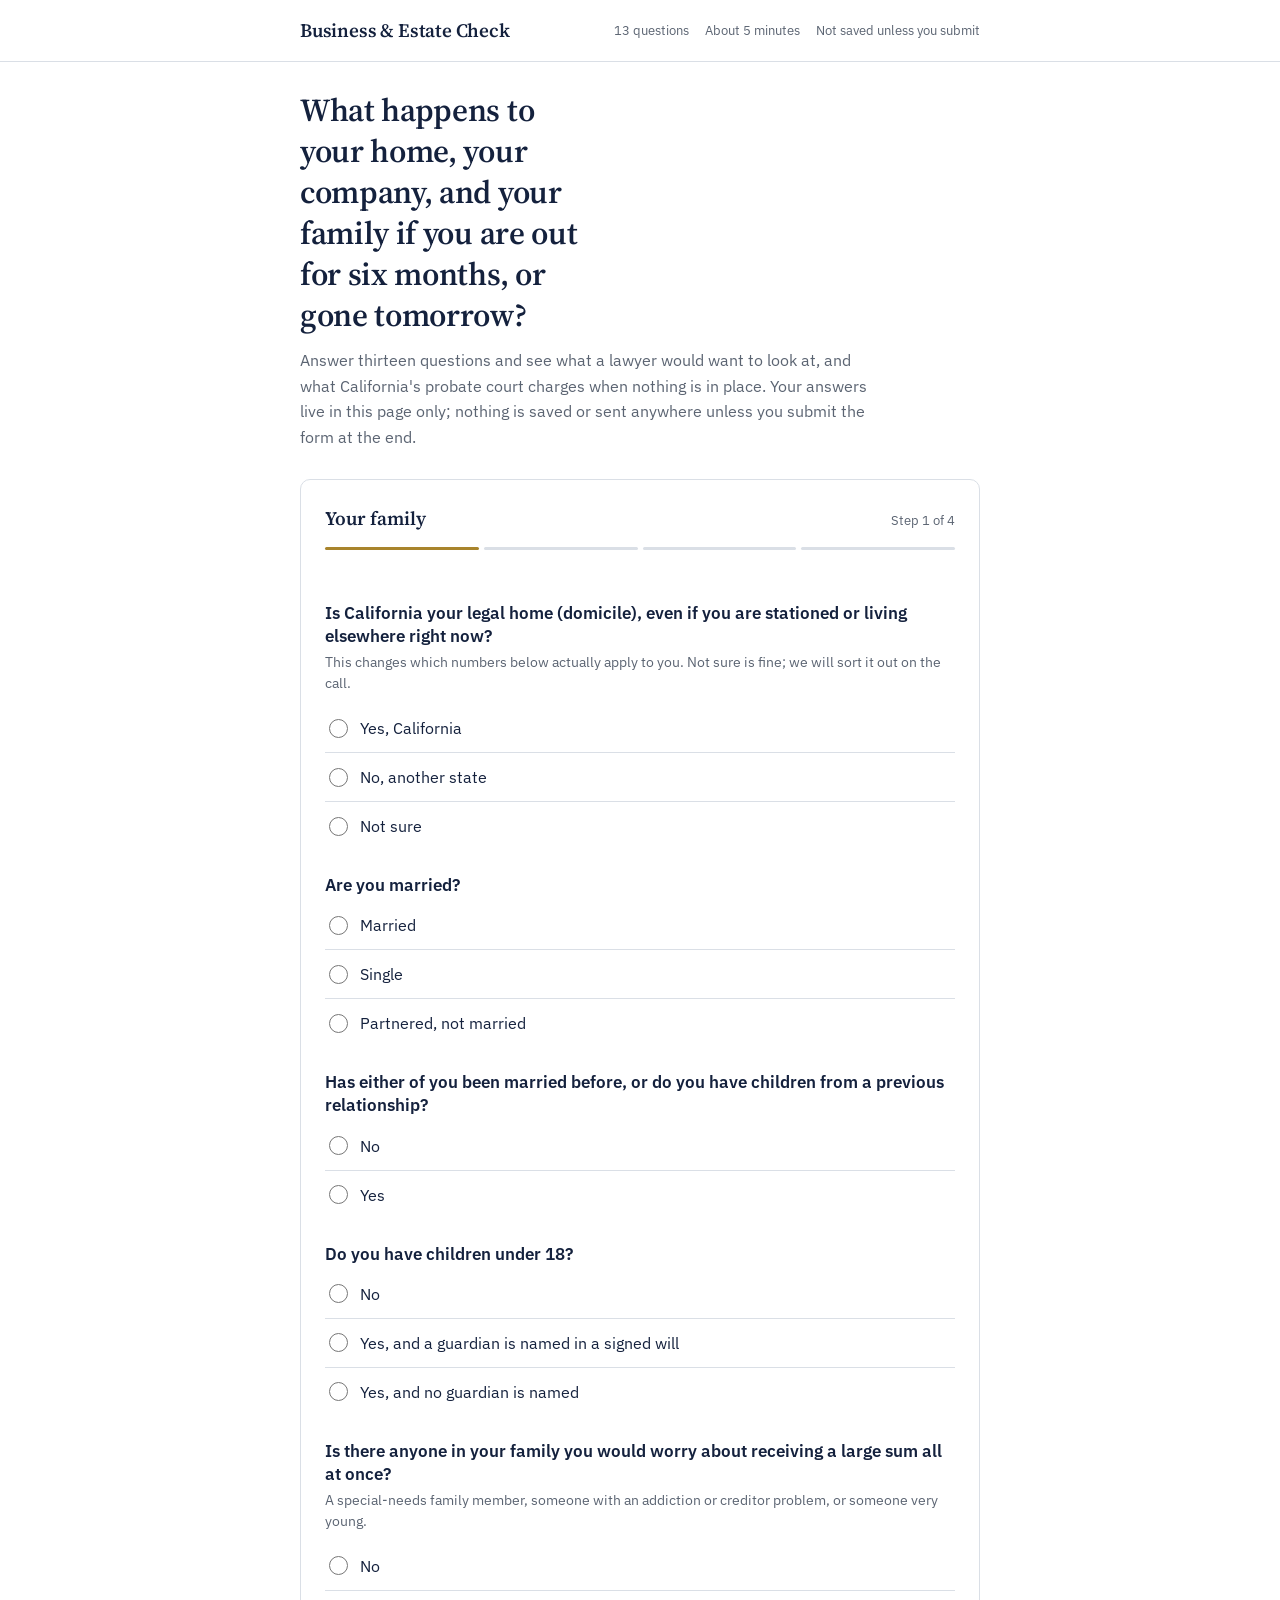
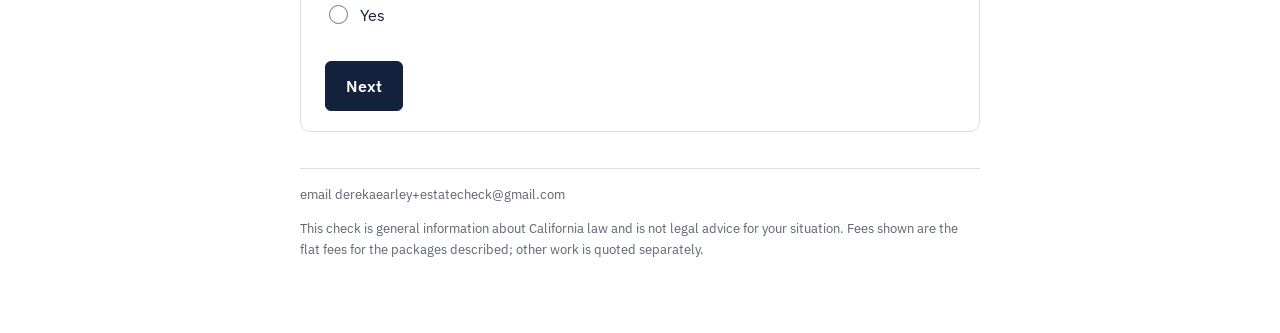
==== index.html @ 55a411a5 "Rename index (6).html to index.html" ====
<!DOCTYPE html>
<html lang="en">
<head>
<meta charset="utf-8">
<meta name="viewport" content="width=device-width, initial-scale=1">
<link rel="preconnect" href="https://fonts.googleapis.com">
<link rel="preconnect" href="https://fonts.gstatic.com" crossorigin>
<link href="https://fonts.googleapis.com/css2?family=Source+Serif+4:opsz,wght@8..60,400;8..60,500;8..60,600;8..60,700&family=IBM+Plex+Sans:wght@400;500;600;700&display=swap" rel="stylesheet">
<title>Five-minute business and estate check</title>
<meta name="description" content="Answer twelve questions and see what would happen to your home, your company, and your family if you were out for six months or gone tomorrow. Private, nothing is stored.">
<style>
  :root {
    --ink:#14213D; --paper:#FFFFFF; --line:#DADFE6; --slate:#5B6472; --wash:#F5F6F8;
    --gold:#A8842C; --good:#1E7F4F; --warn:#B3261E;
    --serif:"Source Serif 4", Georgia, "Times New Roman", serif;
    --sans:"IBM Plex Sans", Arial, Helvetica, sans-serif;
  }
  * { box-sizing:border-box; }
  html { -webkit-text-size-adjust:100%; }
  body { margin:0; font-family:var(--sans); color:var(--ink); background:var(--paper); font-size:16px; line-height:1.55; }
  a { color:var(--ink); }
  a:focus-visible, button:focus-visible, input:focus-visible, select:focus-visible, textarea:focus-visible, label:focus-within {
    outline:2px solid var(--gold); outline-offset:2px;
  }
  .topbar { border-bottom:1px solid var(--line); }
  .topbar .in { width:min(680px,92vw); margin:0 auto; display:flex; justify-content:space-between; align-items:center; padding:16px 0; gap:14px; flex-wrap:wrap; }
  .id-row { display:flex; align-items:center; gap:12px; }
  .brand { font-family:var(--serif); font-weight:600; font-size:19px; color:var(--ink); letter-spacing:-0.01em; }
  .tagline { font-size:13px; color:var(--slate); margin-top:2px; }
  .chips { display:flex; gap:16px; flex-wrap:wrap; font-size:12.5px; color:var(--slate); row-gap:4px; }
  .wrap { width:min(680px,92vw); margin:0 auto; padding:28px 0 60px; }
  .hero { margin-bottom:28px; }
  h1 { font-family:var(--serif); font-weight:600; font-size:clamp(24px,5.2vw,32px); line-height:1.28; margin:0 0 12px; color:var(--ink); letter-spacing:-0.01em; max-width:19ch; }
  .lede { color:var(--slate); margin:0; font-size:16px; max-width:58ch; line-height:1.6; }
  .stepcard { border:1px solid var(--line); border-radius:10px; padding:24px 24px 20px; margin:0; background:var(--paper); }
  .card { border:0; border-top:1px solid var(--line); border-radius:0; padding:28px 0; margin:0; background:transparent; }
  .results .card:first-of-type { border-top:0; padding-top:0; }
  .results .card:last-of-type { border:1px solid var(--line); border-radius:10px; padding:24px 24px 20px; margin-top:6px; background:var(--wash); }
  .stephead { display:flex; justify-content:space-between; align-items:baseline; gap:12px; margin-bottom:14px; }
  .stephead .t { font-family:var(--serif); font-size:19px; font-weight:600; color:var(--ink); }
  .stephead .n { font-size:13px; color:var(--slate); white-space:nowrap; }
  .segments { display:grid; grid-template-columns:repeat(4,1fr); gap:5px; margin:0 0 22px; }
  .segments div { height:3px; border-radius:2px; background:var(--line); }
  .segments div.on { background:var(--gold); }
  .step { display:none; }
  .step.active { display:block; }
  .q { margin:0 0 24px; }
  .q:last-child { margin-bottom:0; }
  .q.invalid-q { outline:2px solid var(--warn); outline-offset:8px; border-radius:6px; }
  #stepErr { display:block !important; min-height:16px; color:var(--warn); font-size:13.5px; margin:0 0 14px; }
  .q h2 { font-size:16.5px; font-weight:600; margin:0 0 4px; line-height:1.4; }
  .q p.help { margin:0 0 10px; color:var(--slate); font-size:14px; line-height:1.5; }
  .opts { display:flex; flex-direction:column; }
  .opts label {
    display:flex; align-items:center; gap:12px; padding:12px 4px; cursor:pointer; font-size:15.5px;
    border-bottom:1px solid var(--line);
  }
  .opts label:last-child { border-bottom:0; }
  .opts input { width:19px; height:19px; margin:0; flex-shrink:0; accent-color:var(--ink); }
  @media (prefers-reduced-motion: no-preference) { .opts label { transition:background-color 120ms ease; } }
  .opts label:has(input:checked) { background:rgba(20,33,61,0.045); font-weight:500; }
  select, input[type=text], input[type=email], input[type=tel], input[type=number] {
    width:100%; max-width:420px; padding:11px 12px; border:1px solid var(--line); border-radius:6px;
    font:inherit; font-size:16px; background:var(--paper); color:var(--ink);
  }
  .nav { display:flex; justify-content:space-between; gap:10px; margin-top:22px; }
  button {
    padding:12px 20px; border-radius:6px; border:1.5px solid var(--ink); background:var(--paper); color:var(--ink);
    font:inherit; font-size:15.5px; font-weight:600; cursor:pointer;
  }
  @media (prefers-reduced-motion: no-preference) { button { transition:background-color 120ms ease, color 120ms ease; } }
  button.primary { background:var(--ink); color:#fff; }
  button.primary:hover { background:#0D1830; }
  button[hidden] { display:none; }
  .results { display:none; }
  .results.active { display:block; }
  .card h2 { font-family:var(--serif); font-size:20px; font-weight:600; margin:0 0 14px; color:var(--ink); }
  .item { border-left:2px solid var(--gold); padding:4px 0 4px 14px; margin:0 0 16px; font-size:15px; line-height:1.5; }
  ul.fixlist { margin:0 0 14px; padding-left:20px; }
  ul.fixlist li { margin:0 0 10px; font-size:15px; line-height:1.55; }
  .item b { display:block; margin-bottom:2px; font-weight:600; }
  .good { color:var(--good); }
  table { border-collapse:collapse; width:100%; font-size:14.5px; margin:8px 0 4px; }
  th, td { text-align:left; padding:10px 8px; border-bottom:1px solid var(--line); }
  th { font-weight:600; color:var(--slate); font-size:13px; }
  .big { font-family:var(--serif); font-size:clamp(28px,7vw,36px); font-weight:600; color:var(--gold); }
  .fine { font-size:13px; color:var(--slate); line-height:1.55; }
  form .row { display:grid; grid-template-columns:1fr 1fr; gap:14px 16px; margin-top:16px; }
  form .full { grid-column:1 / -1; }
  form label { display:block; font-weight:600; font-size:13.5px; margin-bottom:5px; color:var(--ink); }
  form label.plain { font-weight:400; font-size:15px; }
  .err { color:var(--warn); font-size:13px; display:none; margin-top:5px; }
  .field.invalid input { border-color:var(--warn); } .field.invalid .err { display:block; }
  .status { margin-top:16px; padding:14px 16px; border-radius:6px; display:none; font-size:15px; }
  .status.ok { display:block; background:#E7F5EC; color:var(--good); } .status.warn { display:block; background:#FFF4E5; color:#7A4B00; }
  .status textarea { width:100%; min-height:140px; margin-top:10px; font-size:13px; font-family:Menlo, Consolas, monospace; border:1px solid var(--line); border-radius:6px; padding:10px; }
  .hp { position:absolute; left:-9999px; width:1px; height:1px; overflow:hidden; }
  footer { margin-top:36px; padding-top:16px; border-top:1px solid var(--line); font-size:13px; color:var(--slate); line-height:1.6; }
  @media (max-width:640px) {
    form .row { grid-template-columns:1fr; }
    .wrap { padding-bottom:110px; }
    .nav {
      position:fixed; left:0; right:0; bottom:0; margin:0; z-index:20;
      background:var(--paper); border-top:1px solid var(--line);
      padding:12px 5vw calc(12px + env(safe-area-inset-bottom));
      max-width:680px; margin-left:auto; margin-right:auto;
    }
    .stepcard { padding:20px 18px 16px; }
    .card, .results .card:last-of-type { padding-left:0; padding-right:0; }
    .results .card:last-of-type { padding:20px 18px; }
  }
</style>
</head>
<body>
<div class="topbar"><div class="in"><div class="id-row"><div class="brand" id="firmName">Business &amp; Estate Check</div></div><div class="chips"><span>13 questions</span><span>About 5 minutes</span><span>Not saved unless you submit</span></div></div></div>
<div class="wrap">
  <div class="hero">
    <h1>What happens to your home, your company, and your family if you are out for six months, or gone tomorrow?</h1>
    <p class="lede">Answer thirteen questions and see what a lawyer would want to look at, and what California's probate court charges when nothing is in place. Your answers live in this page only; nothing is saved or sent anywhere unless you submit the form at the end.</p>
  </div>

  <div class="stepcard" id="stepcard">
    <div class="stephead"><div class="t" id="stepTitle"></div><div class="n" id="stepLabel"></div></div>
    <div class="segments" id="segments"><div></div><div></div><div></div><div></div></div>
  <p class="err" id="stepErr"></p>
  <div id="steps">
    <div class="step active" data-title="Your family">
      <div class="q" data-group="domicile"><h2>Is California your legal home (domicile), even if you are stationed or living elsewhere right now?</h2><p class="help">This changes which numbers below actually apply to you. Not sure is fine; we will sort it out on the call.</p><div class="opts inline">
        <label><input type="radio" name="domicile" value="yes"> Yes, California</label><label><input type="radio" name="domicile" value="no"> No, another state</label><label><input type="radio" name="domicile" value="unsure"> Not sure</label></div></div>
      <div class="q" data-group="marital"><h2>Are you married?</h2><div class="opts inline">
        <label><input type="radio" name="marital" value="married"> Married</label><label><input type="radio" name="marital" value="single"> Single</label><label><input type="radio" name="marital" value="partnered"> Partnered, not married</label></div></div>
      <div class="q" data-group="blended"><h2>Has either of you been married before, or do you have children from a previous relationship?</h2><div class="opts inline">
        <label><input type="radio" name="blended" value="no"> No</label><label><input type="radio" name="blended" value="yes"> Yes</label></div></div>
      <div class="q" data-group="minors"><h2>Do you have children under 18?</h2><div class="opts inline">
        <label><input type="radio" name="minors" value="no"> No</label><label><input type="radio" name="minors" value="yes_named"> Yes, and a guardian is named in a signed will</label><label><input type="radio" name="minors" value="yes_none"> Yes, and no guardian is named</label></div></div>
      <div class="q" data-group="worry"><h2>Is there anyone in your family you would worry about receiving a large sum all at once?</h2><p class="help">A special-needs family member, someone with an addiction or creditor problem, or someone very young.</p><div class="opts inline">
        <label><input type="radio" name="worry" value="no"> No</label><label><input type="radio" name="worry" value="yes"> Yes</label></div></div>
    </div>

    <div class="step" data-title="Your home and property">
      <div class="q" data-group="home"><h2>Do you own your home?</h2><div class="opts inline">
        <label><input type="radio" name="home" value="yes"> Yes</label><label><input type="radio" name="home" value="no"> No</label></div></div>
      <div id="homeownedq"><div class="q" id="homevalq" data-group="homeval"><h2>Roughly what is it worth today, before the mortgage?</h2><p class="help">Probate fees are charged on the full value, not the equity.</p>
        <select id="homeval"><option value="" selected disabled>Select a range</option><option value="400000">Under $500,000</option><option value="750000">$500,000 to $1 million</option><option value="1250000">$1 million to $1.5 million</option><option value="1750000">$1.5 million to $2 million</option><option value="2500000">$2 million to $3 million</option><option value="3500000">Over $3 million</option></select></div>
      <div class="q" id="titleq" data-group="title"><h2>Is the title to your home held in a living trust?</h2><div class="opts inline">
        <label><input type="radio" name="title" value="no"> No</label><label><input type="radio" name="title" value="yes"> Yes</label><label><input type="radio" name="title" value="unsure"> Not sure</label></div></div></div>
      <div class="q" data-group="oos"><h2>Do you own property in another state?</h2><div class="opts inline">
        <label><input type="radio" name="oos" value="no"> No</label><label><input type="radio" name="oos" value="yes"> Yes</label></div></div>
    </div>

    <div class="step" data-title="Your company">
      <div class="q" data-group="biz"><h2>Do you own or co-own a business?</h2><div class="opts inline">
        <label><input type="radio" name="biz" value="yes"> Yes</label><label><input type="radio" name="biz" value="no"> No</label></div></div>
      <div id="bizq">
        <div class="q" data-group="qual"><h2>Is the company's contractor license held under your name as the qualifier?</h2><p class="help">The qualifier is the person the CSLB license is issued through.</p><div class="opts inline">
          <label><input type="radio" name="qual" value="yes"> Yes</label><label><input type="radio" name="qual" value="no"> No, someone else</label><label><input type="radio" name="qual" value="na"> Not a licensed trade</label></div></div>
        <div class="q" data-group="buysell"><h2>Is there a signed agreement for what happens to your share if you die or become disabled?</h2><p class="help">Often called a buy-sell agreement.</p><div class="opts inline">
          <label><input type="radio" name="buysell" value="none"> No</label><label><input type="radio" name="buysell" value="unfunded"> Yes, but no insurance or funds behind it</label><label><input type="radio" name="buysell" value="funded"> Yes, with insurance or funds</label><label><input type="radio" name="buysell" value="sole"> I am the only owner</label></div></div>
        <div class="q" data-group="runner"><h2>If you could not work for six months, is there someone who could run the company and sign for it?</h2><div class="opts inline">
          <label><input type="radio" name="runner" value="no"> No, or not sure</label><label><input type="radio" name="runner" value="yes"> Yes</label></div></div>
        <div class="q" data-group="pg"><h2>Do you personally guarantee bonds, a bank line, or leases for the company?</h2><div class="opts inline">
          <label><input type="radio" name="pg" value="yes"> Yes</label><label><input type="radio" name="pg" value="no"> No</label><label><input type="radio" name="pg" value="unsure"> Not sure</label></div></div>
      </div>
    </div>

    <div class="step" data-title="Accounts and paperwork">
      <div class="q" data-group="benef"><h2>When did you last check who is named on your life insurance, retirement accounts, and any ESOP or military benefits?</h2><div class="opts inline">
        <label><input type="radio" name="benef" value="recent"> This year</label><label><input type="radio" name="benef" value="mid"> One to five years ago</label><label><input type="radio" name="benef" value="old"> More than five years ago, or never</label><label><input type="radio" name="benef" value="unsure"> Not sure who is named</label></div></div>
      <div class="q" data-group="incap"><h2>Do you have a signed California power of attorney and health care directive?</h2><p class="help">The documents that let someone pay your bills, sign for the company, and make medical decisions if you cannot.</p><div class="opts inline">
        <label><input type="radio" name="incap" value="none"> No</label><label><input type="radio" name="incap" value="some"> One of them</label><label><input type="radio" name="incap" value="both"> Both, from California</label><label><input type="radio" name="incap" value="oos"> Yes, from another state</label></div></div>
      <div class="q" data-group="plan"><h2>Do you have a will or a living trust today?</h2><div class="opts inline">
        <label><input type="radio" name="plan" value="none"> Nothing signed</label><label><input type="radio" name="plan" value="will"> A will only</label><label><input type="radio" name="plan" value="trust"> A living trust</label><label><input type="radio" name="plan" value="online"> An online or document-service trust</label></div></div>
      <div class="q" id="planq"><h2>Since it was signed, has any of this happened?</h2><div class="opts inline">
        <label><input type="checkbox" id="e_marriage"> Marriage or divorce</label><label><input type="checkbox" id="e_child"> A child born or adopted</label><label><input type="checkbox" id="e_biz"> Started or bought the business</label><label><input type="checkbox" id="e_move"> Moved to California</label><label><input type="checkbox" id="e_ten"> It has been 10 years or more</label></div></div>
    </div>
  </div>

  <div class="nav">
    <button type="button" id="back" hidden>Back</button>
    <button type="button" class="primary" id="next">Next</button>
  </div>
  </div>

  <div class="results" id="results">
    <div class="card">
      <h2>What a lawyer would want to look at</h2>
      <div id="items"></div>
      <p class="fine">This is a self-assessment tool, not a legal review. No attorney has looked at your answers, and this page has not analyzed your specific situation the way a lawyer would. It is meant to prompt questions worth asking, not to answer them. Nothing here creates an attorney-client relationship; that starts with a signed engagement letter.</p>
    </div>
    <div class="card">
      <h2 id="probTitle">What California probate would charge today</h2>
      <p id="probIntro"></p>
      <p id="nonCaNotice" style="display:none">The numbers below assume California law, and you told us California is not your legal home. Every state handles this differently, so treat this as a rough illustration of the kind of cost a trust avoids, not your actual number. We will figure out what actually applies to you on the call, including whether California rules apply anyway because of a business, property, or prior domicile here.</p>
      <div id="probNumbers">
      <table id="probTable">
        <thead><tr><th></th><th id="colA">Home outside a trust</th><th id="colB">Home in a funded living trust</th></tr></thead>
        <tbody>
          <tr><td>Value the court charges on</td><td id="pe">$0</td><td>$0</td></tr>
          <tr><td>Attorney and executor fees set by statute</td><td class="big" id="pf">$0</td><td class="big">$0</td></tr>
          <tr><td>Time before the family receives anything</td><td>12 to 24 months</td><td>Weeks</td></tr>
        </tbody>
      </table>
      <p class="fine" id="probFine">California Probate Code section 10810; court, appraisal, publication, and bond costs are additional. Based on the home value you selected.</p>
      </div>
    </div>
    <div class="card">
      <h2>What fixing it looks like</h2>
      <ul id="fixList" class="fixlist"></ul>
      <p id="fixNote" class="fine"></p>
      <p class="fine">This is not a quote. It is what plans like this typically run and typically include: the trust, will, powers of attorney, health care directive, the deed, and a written confirmation that everything has been transferred into the trust. Your actual price is confirmed in writing at the design meeting, before any work begins and before you sign anything.</p>
    </div>
    <div class="card">
      <h2>Talk it through, free, 45 minutes</h2>
      <p>Evenings and Saturdays, in person or by video. We go through your answers, you leave with a written one-page summary, and there is nothing to buy in the meeting.</p>
      <form id="leadForm" novalidate>
        <div class="row">
          <div class="field"><label for="name">Your name</label><input id="name" type="text" autocomplete="name"><div class="err">Please enter your name.</div></div>
          <div class="field"><label for="phone">Mobile</label><input id="phone" type="tel" inputmode="tel" autocomplete="tel"><div class="err">Please enter a mobile number, digits only.</div></div>
          <div class="field"><label for="email">Email</label><input id="email" type="email" autocomplete="email"><div class="err">That email does not look right.</div></div>
          <div class="field"><label for="when">Best time</label><select id="when"><option>Weekday evening</option><option>Saturday morning</option><option>Saturday afternoon</option><option>Either</option></select></div>
          <div class="field full"><label for="ref">Who suggested this, if anyone</label><input id="ref" type="text"></div>
          <div class="hp" aria-hidden="true"><label for="website">Leave this empty</label><input id="website" type="text" tabindex="-1" autocomplete="off"></div>
          <div class="full"><label class="plain"><input type="checkbox" id="consent" checked> Include my answers above so the meeting can start from them.</label></div>
          <div class="full"><button class="primary" type="submit" id="submitBtn">Request my free check</button></div>
          <div class="full"><div id="formStatus" class="status" role="status" aria-live="polite"></div></div>
        </div>
      </form>
      <p class="fine" id="submitPrivacy">Your details are used only to schedule the meeting. No lists, no resale.</p>
    </div>
    <p><button type="button" id="restart">Start over</button></p>
  </div>

  <footer>
    <div id="footerContact"></div>
    <p>This check is general information about California law and is not legal advice for your situation. Fees shown are the flat fees for the packages described; other work is quoted separately.</p>
  </footer>
</div>

<script>
  var CONFIG = { firmName: "", tagline: "", phone: "", email: "derekaearley+estatecheck@gmail.com", formEndpoint: "", familyPlan: 4000, ownerPlan: 6500, individualPlan: 2750 };
  (function(){
    function $(id){ return document.getElementById(id); }
    function radio(n){ var e=document.querySelector('input[name="'+n+'"]:checked'); return e?e.value:""; }
    function money(n){ return "$"+Math.round(n).toLocaleString("en-US"); }
    function feeOneSide(g){ var f=0,r=g,b=[[100000,0.04],[100000,0.03],[800000,0.02],[9000000,0.01],[15000000,0.005]]; for(var i=0;i<b.length&&r>0;i++){var t=Math.min(r,b[i][0]); f+=t*b[i][1]; r-=t;} return f; }
    function isCourtDetermined(g){ return g>25000000; }
    function feeDisplay(g){ return isCourtDetermined(g) ? "Court-determined (over $25M)" : money(feeOneSide(g)*2); }
    $("submitPrivacy").textContent = CONFIG.formEndpoint ? "Submitting sends your answers to our intake form so we can prepare for the call. No lists, no resale." : (CONFIG.email ? "Submitting opens an email to "+CONFIG.email+" with your answers. No lists, no resale." : "Submitting shows you a copy of your answers to send us yourself. Nothing leaves this page until you do.");
    if (CONFIG.phone||CONFIG.email){ $("footerContact").textContent=(CONFIG.phone?"Call or text "+CONFIG.phone.replace(/(\d{3})(\d{3})(\d{4})/,"($1) $2-$3"):"")+(CONFIG.phone&&CONFIG.email?" or ":"")+(CONFIG.email?"email "+CONFIG.email:""); }

    var steps=Array.prototype.slice.call(document.querySelectorAll(".step")), cur=0;
    function show(i){ steps.forEach(function(s,k){ s.classList.toggle("active",k===i); }); cur=i;
      Array.prototype.forEach.call($("segments").children,function(seg,k){ seg.classList.toggle("on",k<=i); });
      $("stepTitle").textContent=steps[i].getAttribute("data-title");
      $("stepLabel").textContent="Step "+(i+1)+" of "+steps.length;
      $("back").hidden=(i===0); $("next").textContent=(i===steps.length-1)?"See my results":"Next"; document.documentElement.scrollTop=0; document.body.scrollTop=0; }
    function toggles(){ $("bizq").style.display=(radio("biz")==="yes")?"":"none"; $("planq").style.display=(radio("plan")==="none")?"none":""; $("homeownedq").style.display=(radio("home")==="yes")?"":"none"; }
    document.querySelectorAll('input[name="biz"], input[name="plan"], input[name="home"]').forEach(function(el){ el.addEventListener("change",toggles); });
    toggles();

    function assess(){
      var items=[]; var biz=radio("biz")==="yes"; var married=radio("marital")==="married";
      var probate=0; var hvVal=$("homeval").value; if (radio("home")==="yes" && radio("title")!=="yes" && hvVal) probate+=parseFloat(hvVal);
      if (radio("blended")==="yes") items.push({t:"A family with more than one branch",c:"Where there has been a prior marriage or children from another relationship, a plan has to say clearly which share goes to whom. Without that, the court's default rules decide, and they often surprise people."});
      if (radio("minors")==="yes_none") items.push({t:"No guardian named for your children",c:"A written nomination does not by itself appoint a guardian, but California courts give it significant weight. Without one, the judge decides with no guidance from you at all. If a child inherits more than $5,000 with no one named to manage it, the court also appoints someone to handle the money, separately from who raises the child."});
      if (radio("worry")==="yes") items.push({t:"Someone who should not receive a lump sum",c:"A trust can hold that person's share and pay it out over time, or protect benefits, instead of handing it over all at once."});
      if (radio("home")==="yes" && radio("title")!=="yes") items.push({t:"Your home is not in a living trust",c:"In California, a home outside a trust goes through probate court when the owner dies: statutory fees of "+feeDisplay(probate)+" on a home in your value range, and 12 to 24 months before the family can sell or refinance it."});
      if (radio("oos")==="yes") items.push({t:"Property in another state",c:"That usually means a second court process in that state unless the property is held in the trust."});
      if (biz){
        if (radio("qual")==="yes") items.push({t:"The license is in your name",c:"If the qualifier dies or cannot work, the license is suspended until a replacement is approved. Work stops and bonding is at risk. A plan names who steps in and gives them the authority to do it."});
        if (radio("buysell")==="none") items.push({t:"No agreement for your share of the company",c:"Without one, your family inherits a share of a business they may not be able to run, and your partners inherit a partner they did not choose. A buy-sell agreement sets the price and the exit in advance."});
        if (radio("buysell")==="unfunded") items.push({t:"An agreement with nothing behind it",c:"A buy-sell that is not backed by insurance or savings is a promise the survivors may not be able to keep."});
        if (radio("runner")!=="yes") items.push({t:"Nobody who could run the company tomorrow",c:"Payroll, jobs, and the license all keep moving only if someone has the authority and the instructions to act."});
        if (radio("pg")==="yes") items.push({t:"Personal guarantees",c:"Bonds, bank lines, and leases you signed personally follow your estate. Your family and whoever manages things need to know what is owed and to whom."});
      }
      if (radio("benef")==="old"||radio("benef")==="unsure") items.push({t:"Beneficiary designations not checked",c:"Whoever is named on an account usually gets it, regardless of what a will or trust says. After a divorce is final, California law removes a former spouse from a will and from many payable-on-death accounts automatically, but that rule does not reach 401(k)s or pensions, where federal law requires the plan to pay whoever is on the form. A divorce still in progress changes nothing at all. Minor children named directly are the other common problem."});
      var inc=radio("incap");
      if (inc==="none"||inc==="some") items.push({t:"No signed incapacity documents",c:"Without a power of attorney and a health care directive, a long hospital stay can mean a court conservatorship before anyone can pay the mortgage, sign for the company, or make medical decisions."});
      if (inc==="oos") items.push({t:"Incapacity documents from another state",c:"Banks and hospitals here often will not accept them. California versions are quick to put in place."});
      var plan=radio("plan");
      if (plan==="none") items.push({t:"Nothing signed",c:"The court's default rules decide who inherits, who manages, and how long it takes."});
      if (plan==="will") items.push({t:"A will but no trust",c:"A will does not avoid probate; it is a set of instructions for the probate court. A living trust is what keeps the home and the company out of it."});
      if (plan==="online") items.push({t:"An online trust",c:"Worth checking whether the deed was ever recorded to move the house into it, and whether it says anything about the company. Often it does neither."});
      var ev=["e_marriage","e_child","e_biz","e_move","e_ten"].filter(function(i){return $(i).checked;}).length;
      if (plan!=="none" && ev>0) items.push({t:"A plan that predates big changes",c:"Marriages, children, a business, a move, or a decade of law changes usually mean the plan needs to be updated rather than patched."});
      var pkg, price;
      if (biz){ pkg="Business-owner plan"; price=CONFIG.ownerPlan; }
      else if (married || radio("minors")!=="no"){ pkg="Family plan"; price=CONFIG.familyPlan; }
      else { pkg="Individual plan"; price=CONFIG.individualPlan; }
      return {items:items, probate:probate, fee:feeOneSide(probate)*2, pkg:pkg, price:price};
    }

    function results(){
      var a=assess(); var box=$("items"); box.innerHTML="";
      if (!a.items.length){ box.innerHTML='<p class="good">Nothing stands out from your answers. A review every three years, or after any major change, keeps it that way.</p>'; }
      a.items.forEach(function(x){ var d=document.createElement("div"); d.className="item"; var b=document.createElement("b"); b.textContent=x.t; d.appendChild(b); d.appendChild(document.createTextNode(x.c)); box.appendChild(d); });
      if (radio("domicile")!=="yes" && a.items.length){ var note=document.createElement("p"); note.className="fine"; note.textContent="Some of the specifics above, including statute citations and dollar figures, are written for California. The underlying pattern (no guardian named, an unfunded agreement, and so on) is common everywhere, but the exact rule where you live may differ."; box.appendChild(note); }
      var dom=radio("domicile");
      var hvRaw=$("homeval").value, hv=hvRaw?parseFloat(hvRaw):0, homeYes=(radio("home")==="yes"), t=radio("title");
      if (dom!=="yes"){
        $("nonCaNotice").style.display=""; $("probNumbers").style.display="none";
        $("probTitle").textContent="What California probate would charge, for comparison";
        $("probIntro").textContent="";
      } else {
        $("nonCaNotice").style.display="none"; $("probNumbers").style.display="";
        if (!homeYes){
          $("probTitle").textContent="What California probate charges when there is no trust";
          $("probIntro").textContent="You told us you do not own a home, so the largest driver of probate cost does not apply today. Probate can still apply to other assets without a named beneficiary once they total more than $208,850 (the current California personal-property threshold, adjusted every three years), and it applies to a home the moment you buy one unless it is titled in a trust. For scale, this is what the court charges on a home in the range you selected:";
          $("colA").textContent="A home outside a trust"; $("colB").textContent="The same home in a funded trust";
          $("pe").textContent=money(hv); $("pf").textContent=feeDisplay(hv);
        } else if (t==="yes"){
          $("probTitle").textContent="What your trust is saving you";
          $("probIntro").textContent="You told us your home is titled in a living trust. These are the fees a home in your value range would face without one, which is what a funded trust avoids, provided the deed was actually recorded into the trust and the trust is kept current.";
          $("colA").textContent="If the home were outside the trust"; $("colB").textContent="In your funded trust";
          $("pe").textContent=money(hv); $("pf").textContent=feeDisplay(hv);
        } else {
          $("probTitle").textContent="What California probate would charge today";
          $("probIntro").textContent=(t==="unsure"?"You were not sure whether the home is titled in a trust. If it is not, the probate court sets the fees by formula on the gross value, before the mortgage:":"Because the home is not in a living trust, the probate court sets the fees by formula on the gross value, before the mortgage:");
          $("colA").textContent="Home outside a trust"; $("colB").textContent="Home in a funded living trust";
          $("pe").textContent=money(a.probate); $("pf").textContent=feeDisplay(a.probate);
        }
      }
      var priceNote=(dom!=="yes") ? " We will confirm pricing once we know which state's rules actually apply to you." : " This is not a quote; the price is confirmed in writing after we see your full picture.";
      var fixItems;
      if (a.pkg==="Business-owner plan"){
        fixItems=[
          "Move your ownership share of the company into the trust, so it is not stuck in probate with everything else",
          "Name who has the authority to keep signing contracts, meeting payroll, and running the license if you cannot",
          "Connect that authority to your buy-sell arrangement with any partners, and fund it if it is not already funded",
          "Include the full trust package below for you and your family",
          "A living trust that holds your home and other major assets",
          "A will that names a guardian for your children, if you have any",
          "Powers of attorney and a health care directive naming who can act for you",
          "The deed work to actually move your home into the trust",
          "Written confirmation once everything is retitled, not just signed"
        ];
      } else if (a.pkg==="Family plan"){
        fixItems=[
          "A living trust that holds your home and other major assets",
          "A will that names a guardian for your children, if you have any",
          "Powers of attorney and a health care directive naming who can act for you",
          "The deed work to actually move your home into the trust",
          "Written confirmation once everything is retitled, not just signed"
        ];
      } else {
        fixItems=[
          "A living trust that holds your major assets",
          "Powers of attorney and a health care directive naming who can act for you",
          "The deed work to move your home into the trust",
          "Written confirmation once it is actually done"
        ];
      }
      $("fixList").innerHTML="";
      fixItems.forEach(function(t){ var li=document.createElement("li"); li.textContent=t; $("fixList").appendChild(li); });
      $("fixNote").textContent="Everything is confirmed in writing before any drafting starts."+priceNote;
      $("stepcard").style.display="none";
      $("results").classList.add("active"); document.documentElement.scrollTop=0; document.body.scrollTop=0;
      return a;
    }
    function isVisible(el){ var p=el; while(p && p!==document.body){ if (p.style && p.style.display==="none") return false; p=p.parentElement; } return true; }
    function isAnswered(q){
      var name=q.getAttribute("data-group");
      var sel=q.querySelector("select");
      if (sel) return sel.value!=="";
      var checked=q.querySelector('input[name="'+name+'"]:checked');
      return !!checked;
    }
    function validateStep(i){
      var qs=steps[i].querySelectorAll(".q[data-group]");
      var firstBad=null;
      qs.forEach(function(q){
        q.classList.remove("invalid-q");
        if (!isVisible(q)) return;
        if (!isAnswered(q)){ q.classList.add("invalid-q"); if(!firstBad) firstBad=q; }
      });
      return firstBad;
    }
    $("next").addEventListener("click", function(){
      var bad=validateStep(cur);
      if (bad){ $("stepErr").textContent="Please answer every question on this page before continuing."; if (typeof bad.scrollIntoView === "function") { bad.scrollIntoView({block:"center"}); } return; }
      $("stepErr").textContent="";
      if (cur<steps.length-1) show(cur+1); else results();
    });
    $("back").addEventListener("click", function(){ if (cur>0) show(cur-1); });
    $("restart").addEventListener("click", function(){ window.location.reload(); });

    function answersText(){
      var a=assess(); var lines=["Free check request from the online estate check", "Package suggested: "+a.pkg+" "+money(a.price), "Probate estimate: "+money(a.fee)+" on "+money(a.probate), "Items flagged: "+(a.items.map(function(x){return x.t;}).join("; ")||"none")];
      ["domicile","marital","blended","minors","worry","home","title","oos","biz","qual","buysell","runner","pg","benef","incap","plan"].forEach(function(n){ var v=radio(n); if (v) lines.push(n+": "+v); });
      lines.push("home value bucket: "+$("homeval").options[$("homeval").selectedIndex].text);
      return lines.join("\n");
    }
    function setInvalid(id,bad){ var f=$(id).closest(".field"); if(f) f.classList.toggle("invalid",bad); return bad; }
    function showStatus(kind,html){ var s=$("formStatus"); s.className="status "+kind; s.innerHTML=html; }
    function fallback(p){ var text=p.summary; var ta=document.createElement("textarea"); ta.readOnly=true; ta.value=text; var msg;
      var href = CONFIG.email ? "mailto:"+CONFIG.email+"?subject="+encodeURIComponent("Free check request: "+p.name)+"&body="+encodeURIComponent(text) : "";
      var tooLongForMailto = href.length > 1800;
      if (CONFIG.email && !tooLongForMailto){
        msg='Your email app should open with your request. If it did not, <a href="'+href+'">tap here</a> or copy the text below and send it to us.';
        try{ window.location.href=href; }catch(e){}
      } else if (CONFIG.email && tooLongForMailto){
        msg='There is too much here for an email link to carry reliably. Copy the text below and paste it into an email to '+CONFIG.email+', or send it by text.';
      } else {
        msg="Copy the text below and send it to us by text or email, and we will reply the same day to set a time.";
      }
      showStatus("ok",msg); $("formStatus").appendChild(ta); }
    $("leadForm").addEventListener("submit", function(ev){
      ev.preventDefault(); if ($("website").value) return;
      var bad=false; bad=setInvalid("name",$("name").value.trim().length<2)||bad; bad=setInvalid("phone",$("phone").value.replace(/\D/g,"").length<7||$("phone").value.replace(/\D/g,"").length>15)||bad;
      var em=$("email").value.trim(); bad=setInvalid("email",em.length>0&&!/^[^\s@]+@[^\s@]+\.[^\s@]+$/.test(em))||bad;
      if (bad){ showStatus("warn","Please fix the highlighted fields."); return; }
      var p={ name:$("name").value.trim(), phone:$("phone").value.trim(), email:em, when:$("when").value, referrer:$("ref").value.trim(), page:location.href };
      p.summary="Name: "+p.name+"\nMobile: "+p.phone+"\nEmail: "+p.email+"\nBest time: "+p.when+"\nSuggested by: "+p.referrer+"\n\n"+($("consent").checked?answersText():"Answers not included");
      var btn=$("submitBtn"); btn.disabled=true;
      if (CONFIG.formEndpoint){ fetch(CONFIG.formEndpoint,{method:"POST",headers:{"Content-Type":"application/json","Accept":"application/json"},body:JSON.stringify(p)}).then(function(r){ if(!r.ok) throw new Error("status "+r.status); showStatus("ok","Got it. We will text you today to set a time."); $("leadForm").reset(); }).catch(function(){ fallback(p); }).finally(function(){ btn.disabled=false; }); }
      else { fallback(p); btn.disabled=false; }
    });
    show(0);
  })();
</script>
</body>
</html>
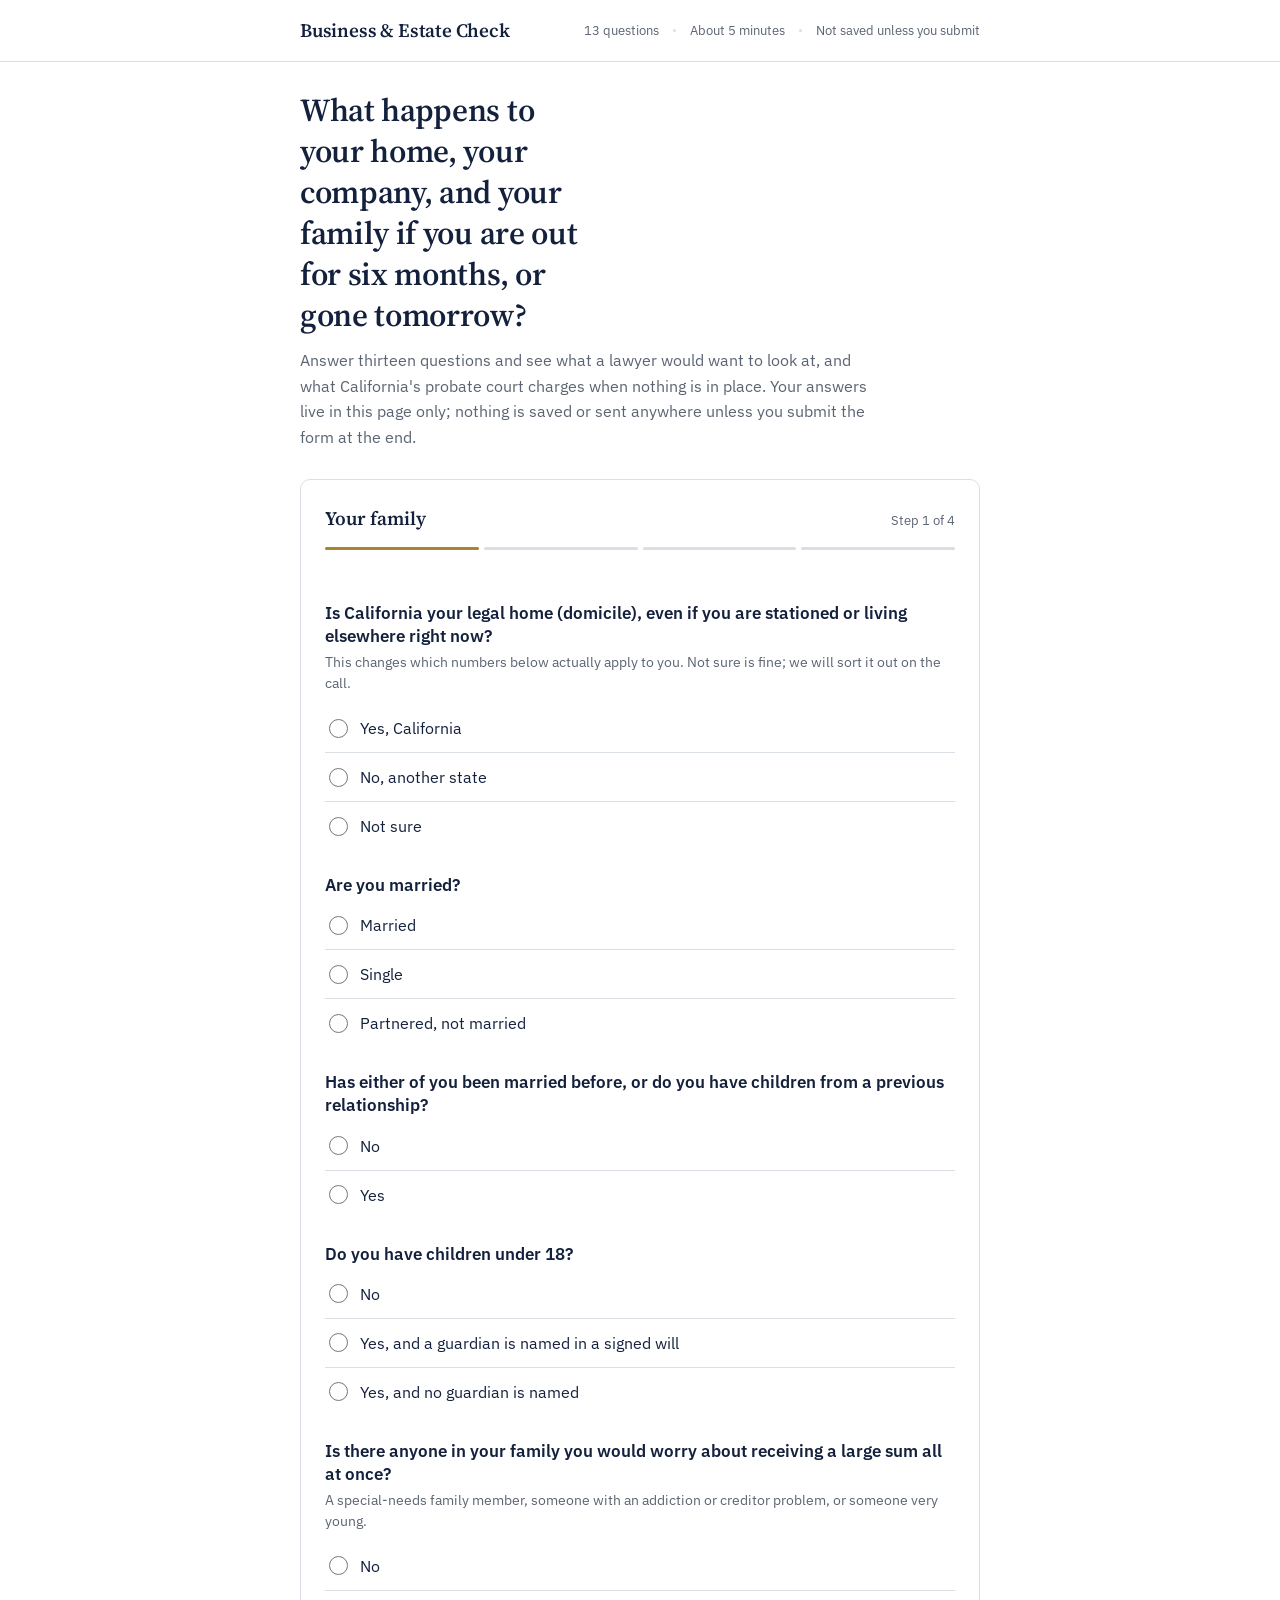
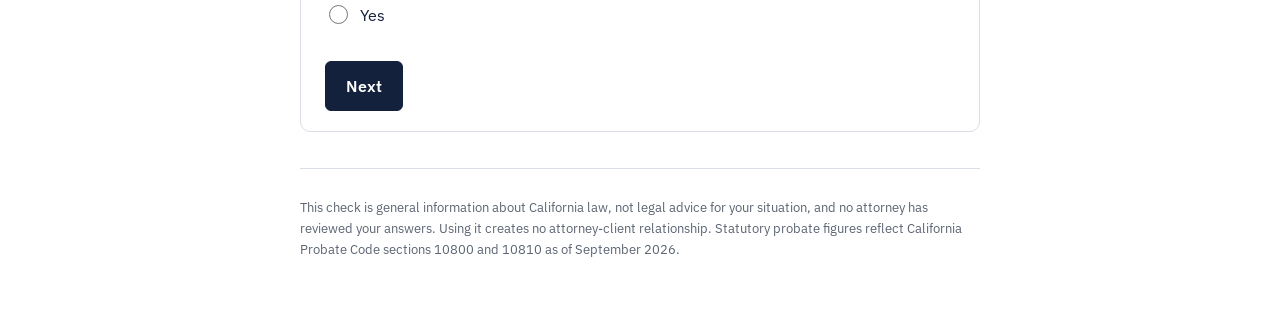
==== commit a29fa3a2: "Revise legal disclaimer and submit button text Updated footer message for legal disclaimer and adjus" ====
--- a/index.html
+++ b/index.html
@@ -27,7 +27,9 @@
   .id-row { display:flex; align-items:center; gap:12px; }
   .brand { font-family:var(--serif); font-weight:600; font-size:19px; color:var(--ink); letter-spacing:-0.01em; }
   .tagline { font-size:13px; color:var(--slate); margin-top:2px; }
-  .chips { display:flex; gap:16px; flex-wrap:wrap; font-size:12.5px; color:var(--slate); row-gap:4px; }
+  .chips { display:flex; flex-wrap:wrap; font-size:12.5px; color:var(--slate); gap:0 14px; row-gap:4px; }
+  .chips span { display:inline-flex; align-items:center; }
+  .chips span + span::before { content:""; display:inline-block; width:3px; height:3px; border-radius:50%; background:var(--line); margin-right:14px; flex-shrink:0; }
   .wrap { width:min(680px,92vw); margin:0 auto; padding:28px 0 60px; }
   .hero { margin-bottom:28px; }
   h1 { font-family:var(--serif); font-weight:600; font-size:clamp(24px,5.2vw,32px); line-height:1.28; margin:0 0 12px; color:var(--ink); letter-spacing:-0.01em; max-width:19ch; }
@@ -232,7 +234,7 @@
 
   <footer>
     <div id="footerContact"></div>
-    <p>This check is general information about California law and is not legal advice for your situation. Fees shown are the flat fees for the packages described; other work is quoted separately.</p>
+    <p>This check is general information about California law, not legal advice for your situation, and no attorney has reviewed your answers. Using it creates no attorney-client relationship. Statutory probate figures reflect California Probate Code sections 10800 and 10810 as of September 2026.</p>
   </footer>
 </div>
 
@@ -245,8 +247,8 @@
     function feeOneSide(g){ var f=0,r=g,b=[[100000,0.04],[100000,0.03],[800000,0.02],[9000000,0.01],[15000000,0.005]]; for(var i=0;i<b.length&&r>0;i++){var t=Math.min(r,b[i][0]); f+=t*b[i][1]; r-=t;} return f; }
     function isCourtDetermined(g){ return g>25000000; }
     function feeDisplay(g){ return isCourtDetermined(g) ? "Court-determined (over $25M)" : money(feeOneSide(g)*2); }
-    $("submitPrivacy").textContent = CONFIG.formEndpoint ? "Submitting sends your answers to our intake form so we can prepare for the call. No lists, no resale." : (CONFIG.email ? "Submitting opens an email to "+CONFIG.email+" with your answers. No lists, no resale." : "Submitting shows you a copy of your answers to send us yourself. Nothing leaves this page until you do.");
-    if (CONFIG.phone||CONFIG.email){ $("footerContact").textContent=(CONFIG.phone?"Call or text "+CONFIG.phone.replace(/(\d{3})(\d{3})(\d{4})/,"($1) $2-$3"):"")+(CONFIG.phone&&CONFIG.email?" or ":"")+(CONFIG.email?"email "+CONFIG.email:""); }
+    $("submitPrivacy").textContent = CONFIG.formEndpoint ? "Submitting sends your answers to our intake form so we can prepare for the call. No lists, no resale." : (CONFIG.email ? "Submitting opens your own email app with your answers, addressed to us. No lists, no resale." : "Submitting shows you a copy of your answers to send us yourself. Nothing leaves this page until you do.");
+    if (CONFIG.phone){ $("footerContact").textContent="Call or text "+CONFIG.phone.replace(/(\d{3})(\d{3})(\d{4})/,"($1) $2-$3"); }
 
     var steps=Array.prototype.slice.call(document.querySelectorAll(".step")), cur=0;
     function show(i){ steps.forEach(function(s,k){ s.classList.toggle("active",k===i); }); cur=i;
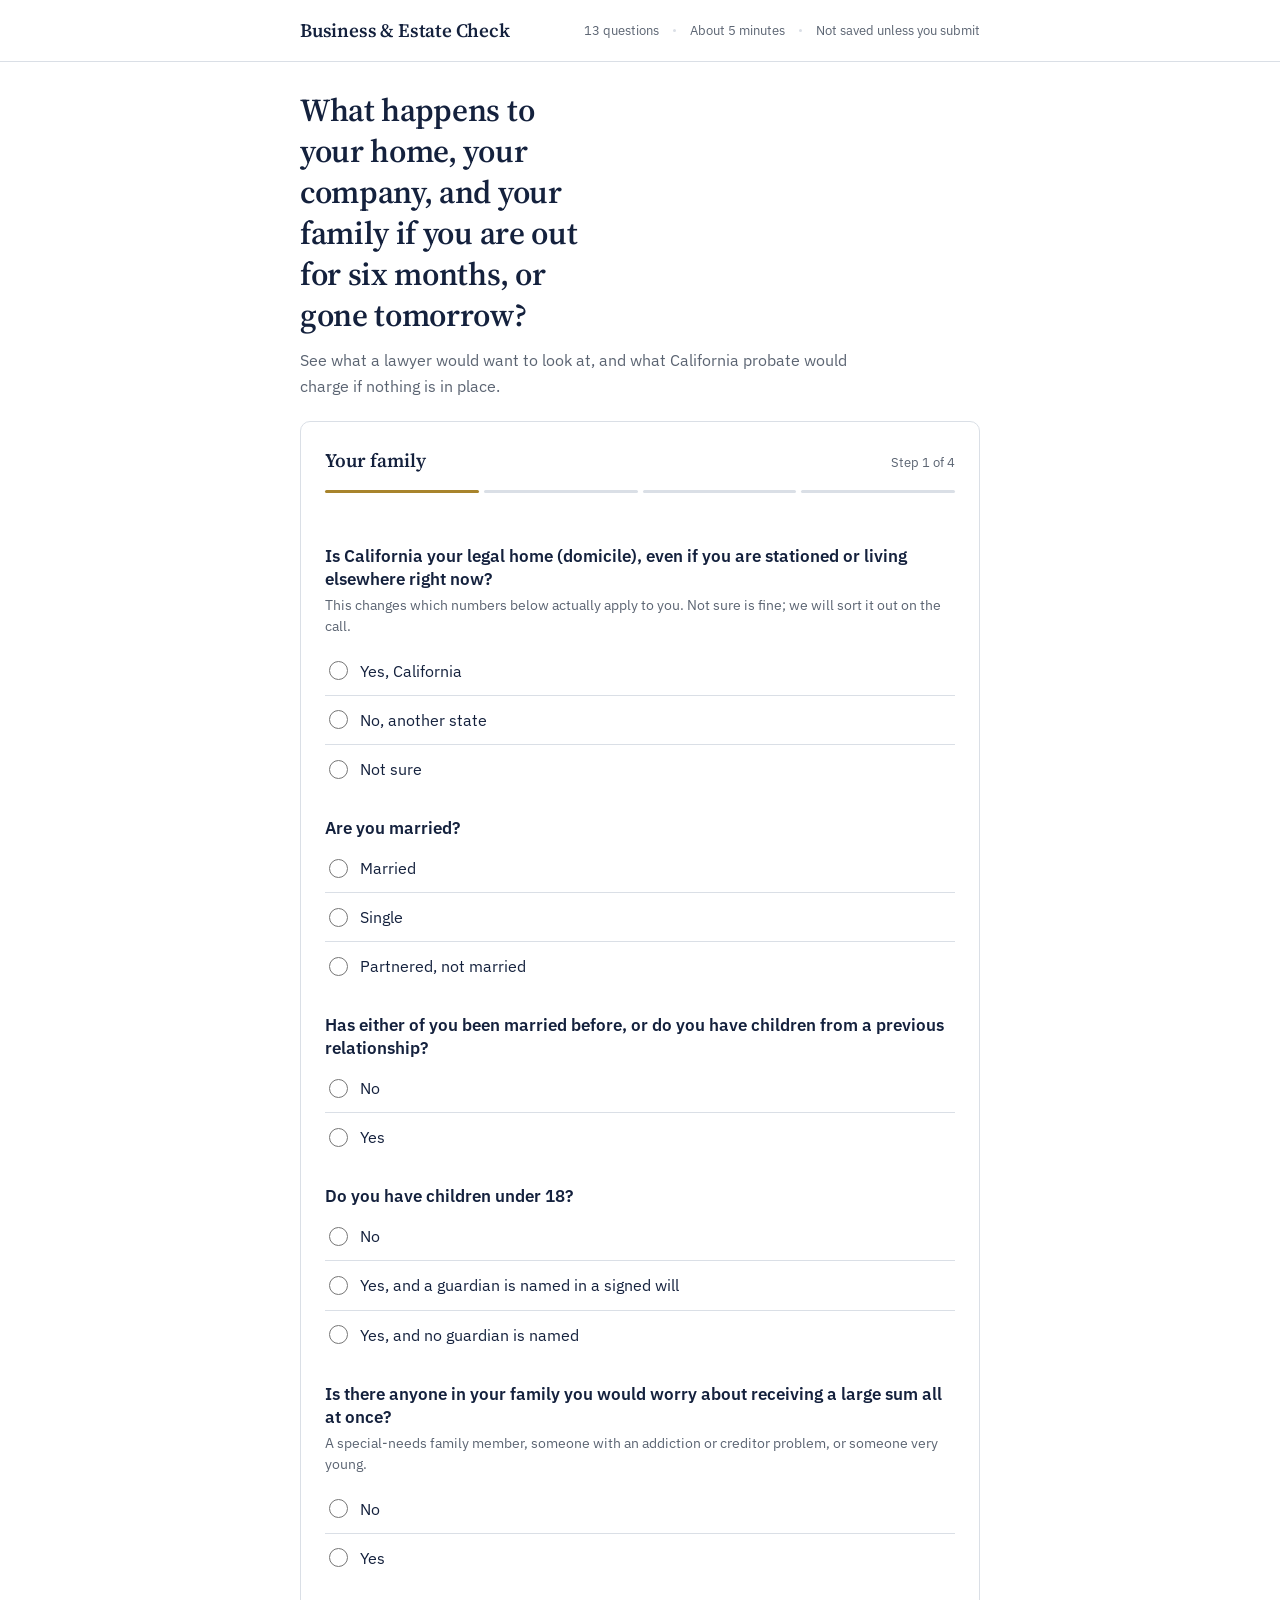
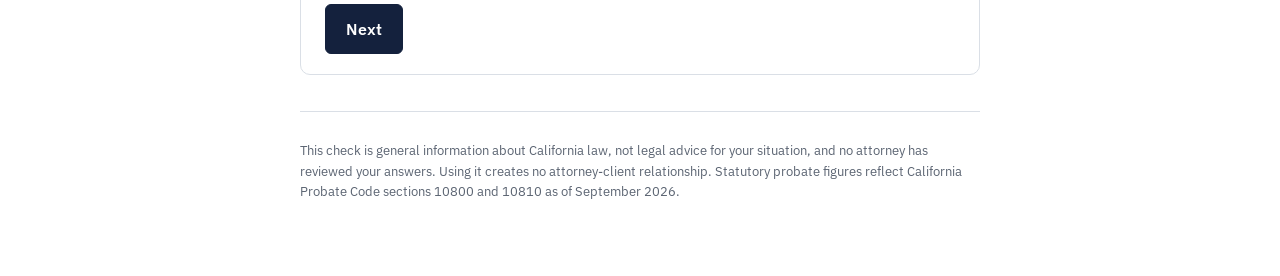
==== commit b78c786c: "Revise title, meta tags, and mobile styles Updated title and meta description for clarity and SEO. A" ====
--- a/index.html
+++ b/index.html
@@ -6,8 +6,21 @@
 <link rel="preconnect" href="https://fonts.googleapis.com">
 <link rel="preconnect" href="https://fonts.gstatic.com" crossorigin>
 <link href="https://fonts.googleapis.com/css2?family=Source+Serif+4:opsz,wght@8..60,400;8..60,500;8..60,600;8..60,700&family=IBM+Plex+Sans:wght@400;500;600;700&display=swap" rel="stylesheet">
-<title>Five-minute business and estate check</title>
-<meta name="description" content="Answer twelve questions and see what would happen to your home, your company, and your family if you were out for six months or gone tomorrow. Private, nothing is stored.">
+<title>Business &amp; Estate Check</title>
+<meta name="description" content="Thirteen questions, about five minutes. See what a lawyer would want to look at, and what California probate would charge if nothing is in place. Your answers are not saved unless you submit.">
+
+<!-- Link previews and in-app browsers read these; without them some show the filename -->
+<meta property="og:type" content="website">
+<meta property="og:title" content="Business &amp; Estate Check">
+<meta property="og:description" content="Thirteen questions, about five minutes. What happens to your home, your company, and your family if you are out for six months, or gone tomorrow?">
+<meta property="og:url" content="https://dearley02.github.io/myestatecheck/">
+<meta property="og:site_name" content="Business &amp; Estate Check">
+<meta name="twitter:card" content="summary">
+<meta name="twitter:title" content="Business &amp; Estate Check">
+<meta name="twitter:description" content="Thirteen questions, about five minutes. What happens to your home, your company, and your family if you are out for six months, or gone tomorrow?">
+<meta name="apple-mobile-web-app-title" content="Business &amp; Estate Check">
+<meta name="application-name" content="Business &amp; Estate Check">
+<meta name="theme-color" content="#14213D">
 <style>
   :root {
     --ink:#14213D; --paper:#FFFFFF; --line:#DADFE6; --slate:#5B6472; --wash:#F5F6F8;
@@ -31,7 +44,7 @@
   .chips span { display:inline-flex; align-items:center; }
   .chips span + span::before { content:""; display:inline-block; width:3px; height:3px; border-radius:50%; background:var(--line); margin-right:14px; flex-shrink:0; }
   .wrap { width:min(680px,92vw); margin:0 auto; padding:28px 0 60px; }
-  .hero { margin-bottom:28px; }
+  .hero { margin-bottom:22px; }
   h1 { font-family:var(--serif); font-weight:600; font-size:clamp(24px,5.2vw,32px); line-height:1.28; margin:0 0 12px; color:var(--ink); letter-spacing:-0.01em; max-width:19ch; }
   .lede { color:var(--slate); margin:0; font-size:16px; max-width:58ch; line-height:1.6; }
   .stepcard { border:1px solid var(--line); border-radius:10px; padding:24px 24px 20px; margin:0; background:var(--paper); }
@@ -100,14 +113,24 @@
   footer { margin-top:36px; padding-top:16px; border-top:1px solid var(--line); font-size:13px; color:var(--slate); line-height:1.6; }
   @media (max-width:640px) {
     form .row { grid-template-columns:1fr; }
-    .wrap { padding-bottom:110px; }
+    .wrap { padding:16px 0 96px; }
+    .topbar .in { padding:12px 0; }
+    h1 { font-size:21px; line-height:1.3; margin:0 0 8px; max-width:none; }
+    .lede { font-size:15px; line-height:1.5; }
+    .hero { margin-bottom:16px; }
+    .stepcard { padding:18px 16px 14px; }
+    .stephead { margin-bottom:10px; }
+    .segments { margin:0 0 16px; }
+    .q { margin:0 0 20px; }
     .nav {
       position:fixed; left:0; right:0; bottom:0; margin:0; z-index:20;
+      display:flex; gap:10px;
       background:var(--paper); border-top:1px solid var(--line);
-      padding:12px 5vw calc(12px + env(safe-area-inset-bottom));
-      max-width:680px; margin-left:auto; margin-right:auto;
-    }
-    .stepcard { padding:20px 18px 16px; }
+      padding:10px 4vw calc(10px + env(safe-area-inset-bottom));
+      box-shadow:0 -2px 12px rgba(20,33,61,0.06);
+    }
+    .nav button { flex:1; padding:14px 18px; }
+    .nav button#back { flex:0 0 34%; }
     .card, .results .card:last-of-type { padding-left:0; padding-right:0; }
     .results .card:last-of-type { padding:20px 18px; }
   }
@@ -118,7 +141,7 @@
 <div class="wrap">
   <div class="hero">
     <h1>What happens to your home, your company, and your family if you are out for six months, or gone tomorrow?</h1>
-    <p class="lede">Answer thirteen questions and see what a lawyer would want to look at, and what California's probate court charges when nothing is in place. Your answers live in this page only; nothing is saved or sent anywhere unless you submit the form at the end.</p>
+    <p class="lede">See what a lawyer would want to look at, and what California probate would charge if nothing is in place.</p>
   </div>
 
   <div class="stepcard" id="stepcard">
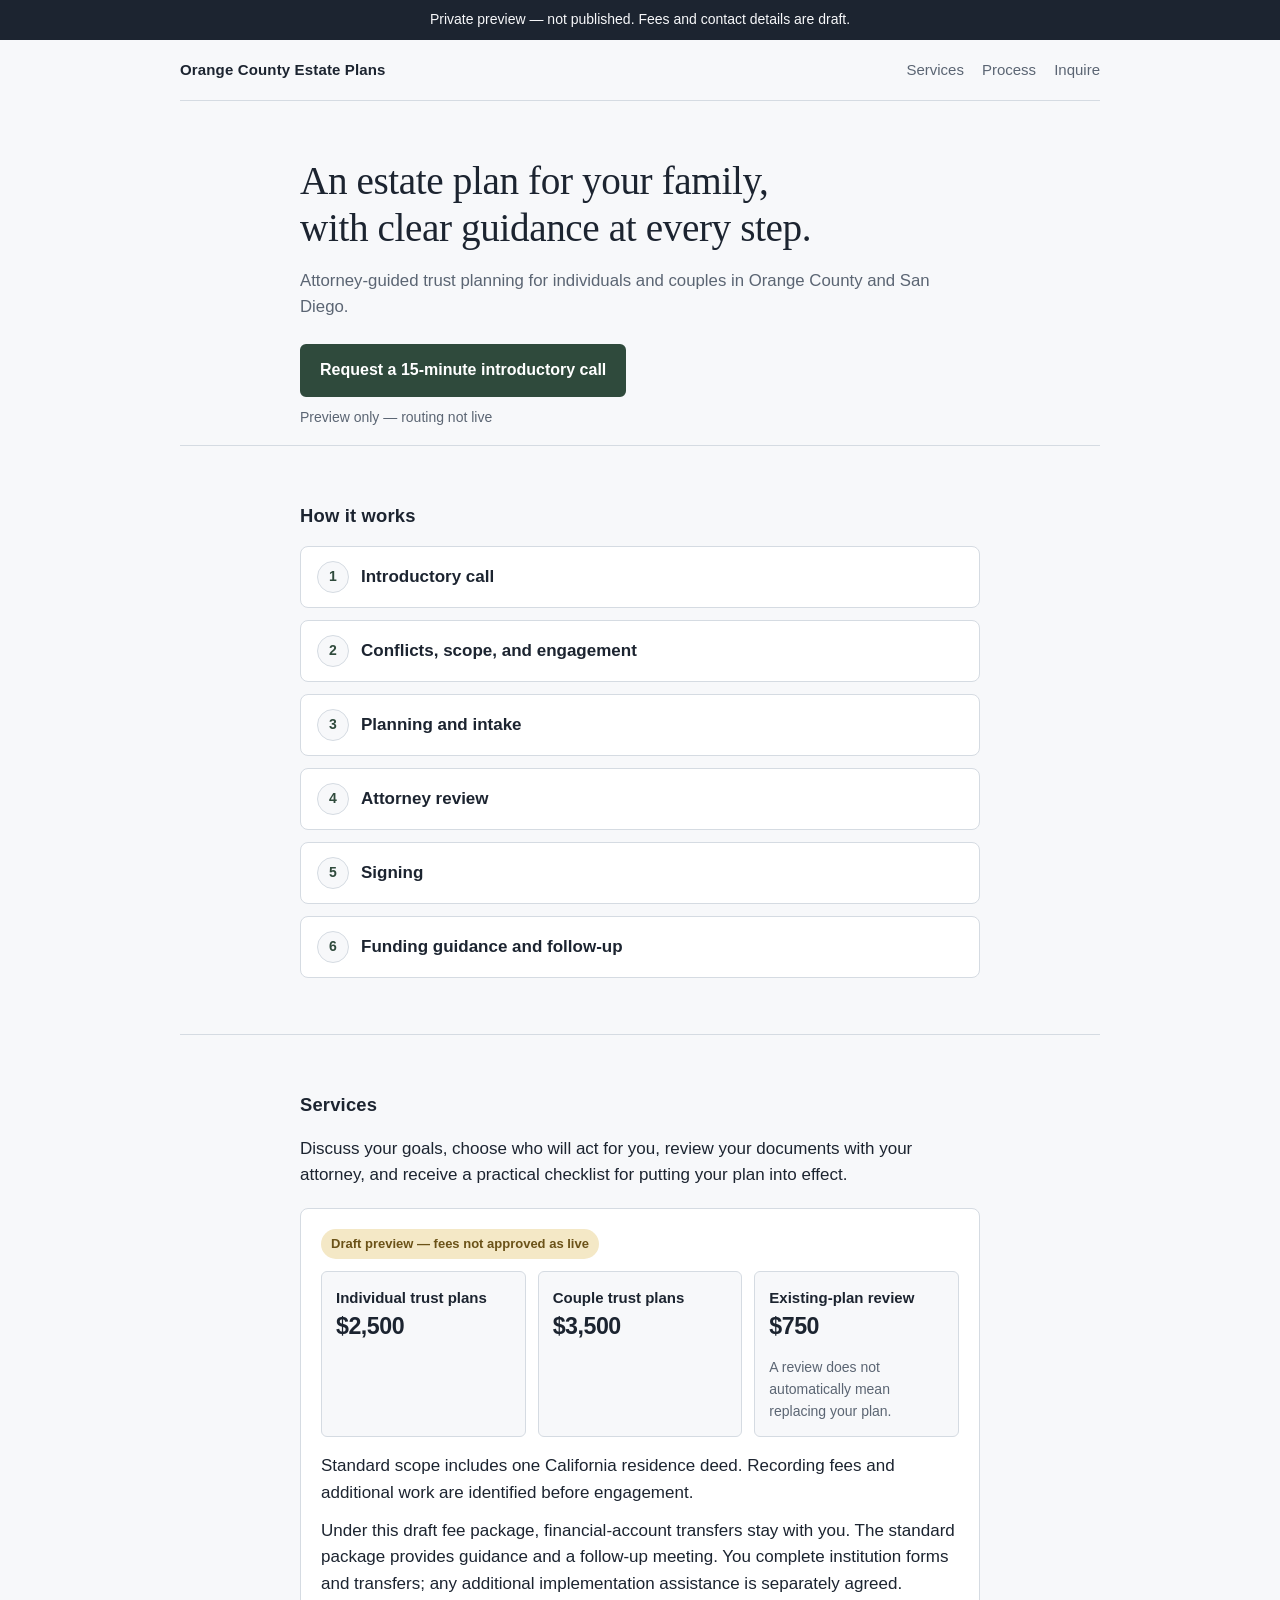
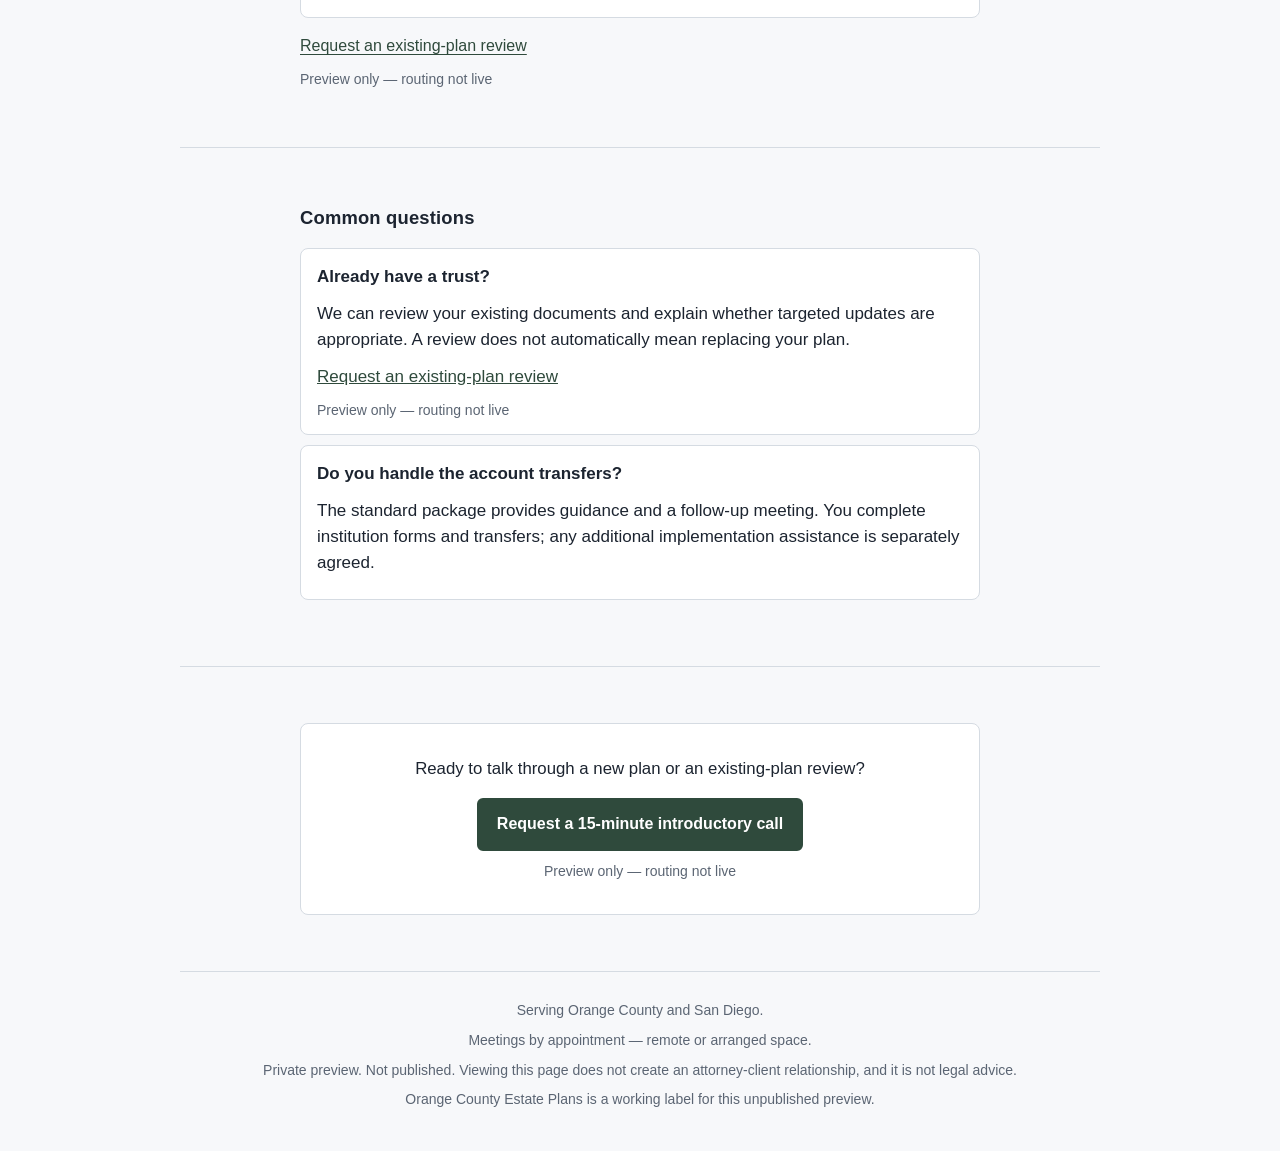
==== commit a269a49a: "Add an unpublished estate-planning site preview. Replace the self-assessment page on this branch wit" ====
--- a/index.html
+++ b/index.html
@@ -1,447 +1,112 @@
 <!DOCTYPE html>
 <html lang="en">
 <head>
-<meta charset="utf-8">
-<meta name="viewport" content="width=device-width, initial-scale=1">
-<link rel="preconnect" href="https://fonts.googleapis.com">
-<link rel="preconnect" href="https://fonts.gstatic.com" crossorigin>
-<link href="https://fonts.googleapis.com/css2?family=Source+Serif+4:opsz,wght@8..60,400;8..60,500;8..60,600;8..60,700&family=IBM+Plex+Sans:wght@400;500;600;700&display=swap" rel="stylesheet">
-<title>Business &amp; Estate Check</title>
-<meta name="description" content="Thirteen questions, about five minutes. See what a lawyer would want to look at, and what California probate would charge if nothing is in place. Your answers are not saved unless you submit.">
-
-<!-- Link previews and in-app browsers read these; without them some show the filename -->
-<meta property="og:type" content="website">
-<meta property="og:title" content="Business &amp; Estate Check">
-<meta property="og:description" content="Thirteen questions, about five minutes. What happens to your home, your company, and your family if you are out for six months, or gone tomorrow?">
-<meta property="og:url" content="https://dearley02.github.io/myestatecheck/">
-<meta property="og:site_name" content="Business &amp; Estate Check">
-<meta name="twitter:card" content="summary">
-<meta name="twitter:title" content="Business &amp; Estate Check">
-<meta name="twitter:description" content="Thirteen questions, about five minutes. What happens to your home, your company, and your family if you are out for six months, or gone tomorrow?">
-<meta name="apple-mobile-web-app-title" content="Business &amp; Estate Check">
-<meta name="application-name" content="Business &amp; Estate Check">
-<meta name="theme-color" content="#14213D">
-<style>
-  :root {
-    --ink:#14213D; --paper:#FFFFFF; --line:#DADFE6; --slate:#5B6472; --wash:#F5F6F8;
-    --gold:#A8842C; --good:#1E7F4F; --warn:#B3261E;
-    --serif:"Source Serif 4", Georgia, "Times New Roman", serif;
-    --sans:"IBM Plex Sans", Arial, Helvetica, sans-serif;
-  }
-  * { box-sizing:border-box; }
-  html { -webkit-text-size-adjust:100%; }
-  body { margin:0; font-family:var(--sans); color:var(--ink); background:var(--paper); font-size:16px; line-height:1.55; }
-  a { color:var(--ink); }
-  a:focus-visible, button:focus-visible, input:focus-visible, select:focus-visible, textarea:focus-visible, label:focus-within {
-    outline:2px solid var(--gold); outline-offset:2px;
-  }
-  .topbar { border-bottom:1px solid var(--line); }
-  .topbar .in { width:min(680px,92vw); margin:0 auto; display:flex; justify-content:space-between; align-items:center; padding:16px 0; gap:14px; flex-wrap:wrap; }
-  .id-row { display:flex; align-items:center; gap:12px; }
-  .brand { font-family:var(--serif); font-weight:600; font-size:19px; color:var(--ink); letter-spacing:-0.01em; }
-  .tagline { font-size:13px; color:var(--slate); margin-top:2px; }
-  .chips { display:flex; flex-wrap:wrap; font-size:12.5px; color:var(--slate); gap:0 14px; row-gap:4px; }
-  .chips span { display:inline-flex; align-items:center; }
-  .chips span + span::before { content:""; display:inline-block; width:3px; height:3px; border-radius:50%; background:var(--line); margin-right:14px; flex-shrink:0; }
-  .wrap { width:min(680px,92vw); margin:0 auto; padding:28px 0 60px; }
-  .hero { margin-bottom:22px; }
-  h1 { font-family:var(--serif); font-weight:600; font-size:clamp(24px,5.2vw,32px); line-height:1.28; margin:0 0 12px; color:var(--ink); letter-spacing:-0.01em; max-width:19ch; }
-  .lede { color:var(--slate); margin:0; font-size:16px; max-width:58ch; line-height:1.6; }
-  .stepcard { border:1px solid var(--line); border-radius:10px; padding:24px 24px 20px; margin:0; background:var(--paper); }
-  .card { border:0; border-top:1px solid var(--line); border-radius:0; padding:28px 0; margin:0; background:transparent; }
-  .results .card:first-of-type { border-top:0; padding-top:0; }
-  .results .card:last-of-type { border:1px solid var(--line); border-radius:10px; padding:24px 24px 20px; margin-top:6px; background:var(--wash); }
-  .stephead { display:flex; justify-content:space-between; align-items:baseline; gap:12px; margin-bottom:14px; }
-  .stephead .t { font-family:var(--serif); font-size:19px; font-weight:600; color:var(--ink); }
-  .stephead .n { font-size:13px; color:var(--slate); white-space:nowrap; }
-  .segments { display:grid; grid-template-columns:repeat(4,1fr); gap:5px; margin:0 0 22px; }
-  .segments div { height:3px; border-radius:2px; background:var(--line); }
-  .segments div.on { background:var(--gold); }
-  .step { display:none; }
-  .step.active { display:block; }
-  .q { margin:0 0 24px; }
-  .q:last-child { margin-bottom:0; }
-  .q.invalid-q { outline:2px solid var(--warn); outline-offset:8px; border-radius:6px; }
-  #stepErr { display:block !important; min-height:16px; color:var(--warn); font-size:13.5px; margin:0 0 14px; }
-  .q h2 { font-size:16.5px; font-weight:600; margin:0 0 4px; line-height:1.4; }
-  .q p.help { margin:0 0 10px; color:var(--slate); font-size:14px; line-height:1.5; }
-  .opts { display:flex; flex-direction:column; }
-  .opts label {
-    display:flex; align-items:center; gap:12px; padding:12px 4px; cursor:pointer; font-size:15.5px;
-    border-bottom:1px solid var(--line);
-  }
-  .opts label:last-child { border-bottom:0; }
-  .opts input { width:19px; height:19px; margin:0; flex-shrink:0; accent-color:var(--ink); }
-  @media (prefers-reduced-motion: no-preference) { .opts label { transition:background-color 120ms ease; } }
-  .opts label:has(input:checked) { background:rgba(20,33,61,0.045); font-weight:500; }
-  select, input[type=text], input[type=email], input[type=tel], input[type=number] {
-    width:100%; max-width:420px; padding:11px 12px; border:1px solid var(--line); border-radius:6px;
-    font:inherit; font-size:16px; background:var(--paper); color:var(--ink);
-  }
-  .nav { display:flex; justify-content:space-between; gap:10px; margin-top:22px; }
-  button {
-    padding:12px 20px; border-radius:6px; border:1.5px solid var(--ink); background:var(--paper); color:var(--ink);
-    font:inherit; font-size:15.5px; font-weight:600; cursor:pointer;
-  }
-  @media (prefers-reduced-motion: no-preference) { button { transition:background-color 120ms ease, color 120ms ease; } }
-  button.primary { background:var(--ink); color:#fff; }
-  button.primary:hover { background:#0D1830; }
-  button[hidden] { display:none; }
-  .results { display:none; }
-  .results.active { display:block; }
-  .card h2 { font-family:var(--serif); font-size:20px; font-weight:600; margin:0 0 14px; color:var(--ink); }
-  .item { border-left:2px solid var(--gold); padding:4px 0 4px 14px; margin:0 0 16px; font-size:15px; line-height:1.5; }
-  ul.fixlist { margin:0 0 14px; padding-left:20px; }
-  ul.fixlist li { margin:0 0 10px; font-size:15px; line-height:1.55; }
-  .item b { display:block; margin-bottom:2px; font-weight:600; }
-  .good { color:var(--good); }
-  table { border-collapse:collapse; width:100%; font-size:14.5px; margin:8px 0 4px; }
-  th, td { text-align:left; padding:10px 8px; border-bottom:1px solid var(--line); }
-  th { font-weight:600; color:var(--slate); font-size:13px; }
-  .big { font-family:var(--serif); font-size:clamp(28px,7vw,36px); font-weight:600; color:var(--gold); }
-  .fine { font-size:13px; color:var(--slate); line-height:1.55; }
-  form .row { display:grid; grid-template-columns:1fr 1fr; gap:14px 16px; margin-top:16px; }
-  form .full { grid-column:1 / -1; }
-  form label { display:block; font-weight:600; font-size:13.5px; margin-bottom:5px; color:var(--ink); }
-  form label.plain { font-weight:400; font-size:15px; }
-  .err { color:var(--warn); font-size:13px; display:none; margin-top:5px; }
-  .field.invalid input { border-color:var(--warn); } .field.invalid .err { display:block; }
-  .status { margin-top:16px; padding:14px 16px; border-radius:6px; display:none; font-size:15px; }
-  .status.ok { display:block; background:#E7F5EC; color:var(--good); } .status.warn { display:block; background:#FFF4E5; color:#7A4B00; }
-  .status textarea { width:100%; min-height:140px; margin-top:10px; font-size:13px; font-family:Menlo, Consolas, monospace; border:1px solid var(--line); border-radius:6px; padding:10px; }
-  .hp { position:absolute; left:-9999px; width:1px; height:1px; overflow:hidden; }
-  footer { margin-top:36px; padding-top:16px; border-top:1px solid var(--line); font-size:13px; color:var(--slate); line-height:1.6; }
-  @media (max-width:640px) {
-    form .row { grid-template-columns:1fr; }
-    .wrap { padding:16px 0 96px; }
-    .topbar .in { padding:12px 0; }
-    h1 { font-size:21px; line-height:1.3; margin:0 0 8px; max-width:none; }
-    .lede { font-size:15px; line-height:1.5; }
-    .hero { margin-bottom:16px; }
-    .stepcard { padding:18px 16px 14px; }
-    .stephead { margin-bottom:10px; }
-    .segments { margin:0 0 16px; }
-    .q { margin:0 0 20px; }
-    .nav {
-      position:fixed; left:0; right:0; bottom:0; margin:0; z-index:20;
-      display:flex; gap:10px;
-      background:var(--paper); border-top:1px solid var(--line);
-      padding:10px 4vw calc(10px + env(safe-area-inset-bottom));
-      box-shadow:0 -2px 12px rgba(20,33,61,0.06);
-    }
-    .nav button { flex:1; padding:14px 18px; }
-    .nav button#back { flex:0 0 34%; }
-    .card, .results .card:last-of-type { padding-left:0; padding-right:0; }
-    .results .card:last-of-type { padding:20px 18px; }
-  }
-</style>
+  <meta charset="utf-8">
+  <meta name="viewport" content="width=device-width, initial-scale=1">
+  <title>Orange County Estate Plans — private preview</title>
+  <meta name="description" content="Private unpublished preview. Attorney-guided trust planning for individuals and couples in Orange County and San Diego.">
+  <meta name="robots" content="noindex, nofollow, noarchive">
+  <meta name="referrer" content="no-referrer">
+  <meta name="theme-color" content="#F7F8FA">
+  <link rel="stylesheet" href="styles.css">
 </head>
 <body>
-<div class="topbar"><div class="in"><div class="id-row"><div class="brand" id="firmName">Business &amp; Estate Check</div></div><div class="chips"><span>13 questions</span><span>About 5 minutes</span><span>Not saved unless you submit</span></div></div></div>
-<div class="wrap">
-  <div class="hero">
-    <h1>What happens to your home, your company, and your family if you are out for six months, or gone tomorrow?</h1>
-    <p class="lede">See what a lawyer would want to look at, and what California probate would charge if nothing is in place.</p>
+  <a class="skip" href="#main">Skip to content</a>
+  <p class="banner">Private preview — not published. Fees and contact details are draft.</p>
+  <div class="wrap">
+    <header class="site">
+      <a class="wordmark" href="index.html">Orange County Estate Plans</a>
+      <nav aria-label="Sections">
+        <a href="#services">Services</a>
+        <a href="#process">Process</a>
+        <a href="inquire.html">Inquire</a>
+      </nav>
+    </header>
+
+    <main id="main">
+      <div class="hero col">
+        <h1>An estate plan for your family, with clear guidance at every step.</h1>
+        <p class="sub">Attorney-guided trust planning for individuals and couples in Orange County and San Diego.</p>
+        <a class="btn" href="inquire.html" aria-describedby="hero-cta-note">Request a 15-minute introductory call</a>
+        <p id="hero-cta-note" class="btn-note">Preview only — routing not live</p>
+      </div>
+
+      <section id="process">
+        <div class="col">
+          <h2>How it works</h2>
+          <ol class="steps">
+            <li><span class="num" aria-hidden="true">1</span><span class="step-label">Introductory call</span></li>
+            <li><span class="num" aria-hidden="true">2</span><span class="step-label">Conflicts, scope, and engagement</span></li>
+            <li><span class="num" aria-hidden="true">3</span><span class="step-label">Planning and intake</span></li>
+            <li><span class="num" aria-hidden="true">4</span><span class="step-label">Attorney review</span></li>
+            <li><span class="num" aria-hidden="true">5</span><span class="step-label">Signing</span></li>
+            <li><span class="num" aria-hidden="true">6</span><span class="step-label">Funding guidance and follow-up</span></li>
+          </ol>
+        </div>
+      </section>
+
+      <section id="services">
+        <div class="col">
+          <h2>Services</h2>
+          <p class="service-copy">Discuss your goals, choose who will act for you, review your documents with your attorney, and receive a practical checklist for putting your plan into effect.</p>
+          <div class="fees">
+            <p class="badge">Draft preview — fees not approved as live</p>
+            <div class="fee-grid">
+              <article class="fee-card">
+                <h3>Individual trust plans</h3>
+                <p class="price">$2,500</p>
+              </article>
+              <article class="fee-card">
+                <h3>Couple trust plans</h3>
+                <p class="price">$3,500</p>
+              </article>
+              <article class="fee-card">
+                <h3>Existing-plan review</h3>
+                <p class="price">$750</p>
+                <p class="fee-note">A review does not automatically mean replacing your plan.</p>
+              </article>
+            </div>
+            <p>Standard scope includes one California residence deed. Recording fees and additional work are identified before engagement.</p>
+            <p>Under this draft fee package, financial-account transfers stay with you. The standard package provides guidance and a follow-up meeting. You complete institution forms and transfers; any additional implementation assistance is separately agreed.</p>
+          </div>
+          <p class="review-link"><a href="inquire.html?matter=review">Request an existing-plan review</a></p>
+          <p class="btn-note">Preview only — routing not live</p>
+        </div>
+      </section>
+
+      <section id="faq" aria-labelledby="faq-title">
+        <div class="col">
+          <h2 id="faq-title">Common questions</h2>
+          <details open>
+            <summary>Already have a trust?</summary>
+            <p>We can review your existing documents and explain whether targeted updates are appropriate. A review does not automatically mean replacing your plan.</p>
+            <p><a href="inquire.html?matter=review">Request an existing-plan review</a></p>
+            <p class="btn-note">Preview only — routing not live</p>
+          </details>
+          <details open>
+            <summary>Do you handle the account transfers?</summary>
+            <p>The standard package provides guidance and a follow-up meeting. You complete institution forms and transfers; any additional implementation assistance is separately agreed.</p>
+          </details>
+        </div>
+      </section>
+
+      <section aria-labelledby="close-title">
+        <div class="col">
+          <div class="cta-band">
+            <p id="close-title">Ready to talk through a new plan or an existing-plan review?</p>
+            <a class="btn" href="inquire.html" aria-describedby="close-cta-note">Request a 15-minute introductory call</a>
+            <p id="close-cta-note" class="btn-note">Preview only — routing not live</p>
+          </div>
+        </div>
+      </section>
+    </main>
+
+    <footer>
+      <p>Serving Orange County and San Diego.</p>
+      <p>Meetings by appointment — remote or arranged space.</p>
+      <p>Private preview. Not published. Viewing this page does not create an attorney-client relationship, and it is not legal advice.</p>
+      <p>Orange County Estate Plans is a working label for this unpublished preview.</p>
+    </footer>
   </div>
-
-  <div class="stepcard" id="stepcard">
-    <div class="stephead"><div class="t" id="stepTitle"></div><div class="n" id="stepLabel"></div></div>
-    <div class="segments" id="segments"><div></div><div></div><div></div><div></div></div>
-  <p class="err" id="stepErr"></p>
-  <div id="steps">
-    <div class="step active" data-title="Your family">
-      <div class="q" data-group="domicile"><h2>Is California your legal home (domicile), even if you are stationed or living elsewhere right now?</h2><p class="help">This changes which numbers below actually apply to you. Not sure is fine; we will sort it out on the call.</p><div class="opts inline">
-        <label><input type="radio" name="domicile" value="yes"> Yes, California</label><label><input type="radio" name="domicile" value="no"> No, another state</label><label><input type="radio" name="domicile" value="unsure"> Not sure</label></div></div>
-      <div class="q" data-group="marital"><h2>Are you married?</h2><div class="opts inline">
-        <label><input type="radio" name="marital" value="married"> Married</label><label><input type="radio" name="marital" value="single"> Single</label><label><input type="radio" name="marital" value="partnered"> Partnered, not married</label></div></div>
-      <div class="q" data-group="blended"><h2>Has either of you been married before, or do you have children from a previous relationship?</h2><div class="opts inline">
-        <label><input type="radio" name="blended" value="no"> No</label><label><input type="radio" name="blended" value="yes"> Yes</label></div></div>
-      <div class="q" data-group="minors"><h2>Do you have children under 18?</h2><div class="opts inline">
-        <label><input type="radio" name="minors" value="no"> No</label><label><input type="radio" name="minors" value="yes_named"> Yes, and a guardian is named in a signed will</label><label><input type="radio" name="minors" value="yes_none"> Yes, and no guardian is named</label></div></div>
-      <div class="q" data-group="worry"><h2>Is there anyone in your family you would worry about receiving a large sum all at once?</h2><p class="help">A special-needs family member, someone with an addiction or creditor problem, or someone very young.</p><div class="opts inline">
-        <label><input type="radio" name="worry" value="no"> No</label><label><input type="radio" name="worry" value="yes"> Yes</label></div></div>
-    </div>
-
-    <div class="step" data-title="Your home and property">
-      <div class="q" data-group="home"><h2>Do you own your home?</h2><div class="opts inline">
-        <label><input type="radio" name="home" value="yes"> Yes</label><label><input type="radio" name="home" value="no"> No</label></div></div>
-      <div id="homeownedq"><div class="q" id="homevalq" data-group="homeval"><h2>Roughly what is it worth today, before the mortgage?</h2><p class="help">Probate fees are charged on the full value, not the equity.</p>
-        <select id="homeval"><option value="" selected disabled>Select a range</option><option value="400000">Under $500,000</option><option value="750000">$500,000 to $1 million</option><option value="1250000">$1 million to $1.5 million</option><option value="1750000">$1.5 million to $2 million</option><option value="2500000">$2 million to $3 million</option><option value="3500000">Over $3 million</option></select></div>
-      <div class="q" id="titleq" data-group="title"><h2>Is the title to your home held in a living trust?</h2><div class="opts inline">
-        <label><input type="radio" name="title" value="no"> No</label><label><input type="radio" name="title" value="yes"> Yes</label><label><input type="radio" name="title" value="unsure"> Not sure</label></div></div></div>
-      <div class="q" data-group="oos"><h2>Do you own property in another state?</h2><div class="opts inline">
-        <label><input type="radio" name="oos" value="no"> No</label><label><input type="radio" name="oos" value="yes"> Yes</label></div></div>
-    </div>
-
-    <div class="step" data-title="Your company">
-      <div class="q" data-group="biz"><h2>Do you own or co-own a business?</h2><div class="opts inline">
-        <label><input type="radio" name="biz" value="yes"> Yes</label><label><input type="radio" name="biz" value="no"> No</label></div></div>
-      <div id="bizq">
-        <div class="q" data-group="qual"><h2>Is the company's contractor license held under your name as the qualifier?</h2><p class="help">The qualifier is the person the CSLB license is issued through.</p><div class="opts inline">
-          <label><input type="radio" name="qual" value="yes"> Yes</label><label><input type="radio" name="qual" value="no"> No, someone else</label><label><input type="radio" name="qual" value="na"> Not a licensed trade</label></div></div>
-        <div class="q" data-group="buysell"><h2>Is there a signed agreement for what happens to your share if you die or become disabled?</h2><p class="help">Often called a buy-sell agreement.</p><div class="opts inline">
-          <label><input type="radio" name="buysell" value="none"> No</label><label><input type="radio" name="buysell" value="unfunded"> Yes, but no insurance or funds behind it</label><label><input type="radio" name="buysell" value="funded"> Yes, with insurance or funds</label><label><input type="radio" name="buysell" value="sole"> I am the only owner</label></div></div>
-        <div class="q" data-group="runner"><h2>If you could not work for six months, is there someone who could run the company and sign for it?</h2><div class="opts inline">
-          <label><input type="radio" name="runner" value="no"> No, or not sure</label><label><input type="radio" name="runner" value="yes"> Yes</label></div></div>
-        <div class="q" data-group="pg"><h2>Do you personally guarantee bonds, a bank line, or leases for the company?</h2><div class="opts inline">
-          <label><input type="radio" name="pg" value="yes"> Yes</label><label><input type="radio" name="pg" value="no"> No</label><label><input type="radio" name="pg" value="unsure"> Not sure</label></div></div>
-      </div>
-    </div>
-
-    <div class="step" data-title="Accounts and paperwork">
-      <div class="q" data-group="benef"><h2>When did you last check who is named on your life insurance, retirement accounts, and any ESOP or military benefits?</h2><div class="opts inline">
-        <label><input type="radio" name="benef" value="recent"> This year</label><label><input type="radio" name="benef" value="mid"> One to five years ago</label><label><input type="radio" name="benef" value="old"> More than five years ago, or never</label><label><input type="radio" name="benef" value="unsure"> Not sure who is named</label></div></div>
-      <div class="q" data-group="incap"><h2>Do you have a signed California power of attorney and health care directive?</h2><p class="help">The documents that let someone pay your bills, sign for the company, and make medical decisions if you cannot.</p><div class="opts inline">
-        <label><input type="radio" name="incap" value="none"> No</label><label><input type="radio" name="incap" value="some"> One of them</label><label><input type="radio" name="incap" value="both"> Both, from California</label><label><input type="radio" name="incap" value="oos"> Yes, from another state</label></div></div>
-      <div class="q" data-group="plan"><h2>Do you have a will or a living trust today?</h2><div class="opts inline">
-        <label><input type="radio" name="plan" value="none"> Nothing signed</label><label><input type="radio" name="plan" value="will"> A will only</label><label><input type="radio" name="plan" value="trust"> A living trust</label><label><input type="radio" name="plan" value="online"> An online or document-service trust</label></div></div>
-      <div class="q" id="planq"><h2>Since it was signed, has any of this happened?</h2><div class="opts inline">
-        <label><input type="checkbox" id="e_marriage"> Marriage or divorce</label><label><input type="checkbox" id="e_child"> A child born or adopted</label><label><input type="checkbox" id="e_biz"> Started or bought the business</label><label><input type="checkbox" id="e_move"> Moved to California</label><label><input type="checkbox" id="e_ten"> It has been 10 years or more</label></div></div>
-    </div>
-  </div>
-
-  <div class="nav">
-    <button type="button" id="back" hidden>Back</button>
-    <button type="button" class="primary" id="next">Next</button>
-  </div>
-  </div>
-
-  <div class="results" id="results">
-    <div class="card">
-      <h2>What a lawyer would want to look at</h2>
-      <div id="items"></div>
-      <p class="fine">This is a self-assessment tool, not a legal review. No attorney has looked at your answers, and this page has not analyzed your specific situation the way a lawyer would. It is meant to prompt questions worth asking, not to answer them. Nothing here creates an attorney-client relationship; that starts with a signed engagement letter.</p>
-    </div>
-    <div class="card">
-      <h2 id="probTitle">What California probate would charge today</h2>
-      <p id="probIntro"></p>
-      <p id="nonCaNotice" style="display:none">The numbers below assume California law, and you told us California is not your legal home. Every state handles this differently, so treat this as a rough illustration of the kind of cost a trust avoids, not your actual number. We will figure out what actually applies to you on the call, including whether California rules apply anyway because of a business, property, or prior domicile here.</p>
-      <div id="probNumbers">
-      <table id="probTable">
-        <thead><tr><th></th><th id="colA">Home outside a trust</th><th id="colB">Home in a funded living trust</th></tr></thead>
-        <tbody>
-          <tr><td>Value the court charges on</td><td id="pe">$0</td><td>$0</td></tr>
-          <tr><td>Attorney and executor fees set by statute</td><td class="big" id="pf">$0</td><td class="big">$0</td></tr>
-          <tr><td>Time before the family receives anything</td><td>12 to 24 months</td><td>Weeks</td></tr>
-        </tbody>
-      </table>
-      <p class="fine" id="probFine">California Probate Code section 10810; court, appraisal, publication, and bond costs are additional. Based on the home value you selected.</p>
-      </div>
-    </div>
-    <div class="card">
-      <h2>What fixing it looks like</h2>
-      <ul id="fixList" class="fixlist"></ul>
-      <p id="fixNote" class="fine"></p>
-      <p class="fine">This is not a quote. It is what plans like this typically run and typically include: the trust, will, powers of attorney, health care directive, the deed, and a written confirmation that everything has been transferred into the trust. Your actual price is confirmed in writing at the design meeting, before any work begins and before you sign anything.</p>
-    </div>
-    <div class="card">
-      <h2>Talk it through, free, 45 minutes</h2>
-      <p>Evenings and Saturdays, in person or by video. We go through your answers, you leave with a written one-page summary, and there is nothing to buy in the meeting.</p>
-      <form id="leadForm" novalidate>
-        <div class="row">
-          <div class="field"><label for="name">Your name</label><input id="name" type="text" autocomplete="name"><div class="err">Please enter your name.</div></div>
-          <div class="field"><label for="phone">Mobile</label><input id="phone" type="tel" inputmode="tel" autocomplete="tel"><div class="err">Please enter a mobile number, digits only.</div></div>
-          <div class="field"><label for="email">Email</label><input id="email" type="email" autocomplete="email"><div class="err">That email does not look right.</div></div>
-          <div class="field"><label for="when">Best time</label><select id="when"><option>Weekday evening</option><option>Saturday morning</option><option>Saturday afternoon</option><option>Either</option></select></div>
-          <div class="field full"><label for="ref">Who suggested this, if anyone</label><input id="ref" type="text"></div>
-          <div class="hp" aria-hidden="true"><label for="website">Leave this empty</label><input id="website" type="text" tabindex="-1" autocomplete="off"></div>
-          <div class="full"><label class="plain"><input type="checkbox" id="consent" checked> Include my answers above so the meeting can start from them.</label></div>
-          <div class="full"><button class="primary" type="submit" id="submitBtn">Request my free check</button></div>
-          <div class="full"><div id="formStatus" class="status" role="status" aria-live="polite"></div></div>
-        </div>
-      </form>
-      <p class="fine" id="submitPrivacy">Your details are used only to schedule the meeting. No lists, no resale.</p>
-    </div>
-    <p><button type="button" id="restart">Start over</button></p>
-  </div>
-
-  <footer>
-    <div id="footerContact"></div>
-    <p>This check is general information about California law, not legal advice for your situation, and no attorney has reviewed your answers. Using it creates no attorney-client relationship. Statutory probate figures reflect California Probate Code sections 10800 and 10810 as of September 2026.</p>
-  </footer>
-</div>
-
-<script>
-  var CONFIG = { firmName: "", tagline: "", phone: "", email: "derekaearley+estatecheck@gmail.com", formEndpoint: "", familyPlan: 4000, ownerPlan: 6500, individualPlan: 2750 };
-  (function(){
-    function $(id){ return document.getElementById(id); }
-    function radio(n){ var e=document.querySelector('input[name="'+n+'"]:checked'); return e?e.value:""; }
-    function money(n){ return "$"+Math.round(n).toLocaleString("en-US"); }
-    function feeOneSide(g){ var f=0,r=g,b=[[100000,0.04],[100000,0.03],[800000,0.02],[9000000,0.01],[15000000,0.005]]; for(var i=0;i<b.length&&r>0;i++){var t=Math.min(r,b[i][0]); f+=t*b[i][1]; r-=t;} return f; }
-    function isCourtDetermined(g){ return g>25000000; }
-    function feeDisplay(g){ return isCourtDetermined(g) ? "Court-determined (over $25M)" : money(feeOneSide(g)*2); }
-    $("submitPrivacy").textContent = CONFIG.formEndpoint ? "Submitting sends your answers to our intake form so we can prepare for the call. No lists, no resale." : (CONFIG.email ? "Submitting opens your own email app with your answers, addressed to us. No lists, no resale." : "Submitting shows you a copy of your answers to send us yourself. Nothing leaves this page until you do.");
-    if (CONFIG.phone){ $("footerContact").textContent="Call or text "+CONFIG.phone.replace(/(\d{3})(\d{3})(\d{4})/,"($1) $2-$3"); }
-
-    var steps=Array.prototype.slice.call(document.querySelectorAll(".step")), cur=0;
-    function show(i){ steps.forEach(function(s,k){ s.classList.toggle("active",k===i); }); cur=i;
-      Array.prototype.forEach.call($("segments").children,function(seg,k){ seg.classList.toggle("on",k<=i); });
-      $("stepTitle").textContent=steps[i].getAttribute("data-title");
-      $("stepLabel").textContent="Step "+(i+1)+" of "+steps.length;
-      $("back").hidden=(i===0); $("next").textContent=(i===steps.length-1)?"See my results":"Next"; document.documentElement.scrollTop=0; document.body.scrollTop=0; }
-    function toggles(){ $("bizq").style.display=(radio("biz")==="yes")?"":"none"; $("planq").style.display=(radio("plan")==="none")?"none":""; $("homeownedq").style.display=(radio("home")==="yes")?"":"none"; }
-    document.querySelectorAll('input[name="biz"], input[name="plan"], input[name="home"]').forEach(function(el){ el.addEventListener("change",toggles); });
-    toggles();
-
-    function assess(){
-      var items=[]; var biz=radio("biz")==="yes"; var married=radio("marital")==="married";
-      var probate=0; var hvVal=$("homeval").value; if (radio("home")==="yes" && radio("title")!=="yes" && hvVal) probate+=parseFloat(hvVal);
-      if (radio("blended")==="yes") items.push({t:"A family with more than one branch",c:"Where there has been a prior marriage or children from another relationship, a plan has to say clearly which share goes to whom. Without that, the court's default rules decide, and they often surprise people."});
-      if (radio("minors")==="yes_none") items.push({t:"No guardian named for your children",c:"A written nomination does not by itself appoint a guardian, but California courts give it significant weight. Without one, the judge decides with no guidance from you at all. If a child inherits more than $5,000 with no one named to manage it, the court also appoints someone to handle the money, separately from who raises the child."});
-      if (radio("worry")==="yes") items.push({t:"Someone who should not receive a lump sum",c:"A trust can hold that person's share and pay it out over time, or protect benefits, instead of handing it over all at once."});
-      if (radio("home")==="yes" && radio("title")!=="yes") items.push({t:"Your home is not in a living trust",c:"In California, a home outside a trust goes through probate court when the owner dies: statutory fees of "+feeDisplay(probate)+" on a home in your value range, and 12 to 24 months before the family can sell or refinance it."});
-      if (radio("oos")==="yes") items.push({t:"Property in another state",c:"That usually means a second court process in that state unless the property is held in the trust."});
-      if (biz){
-        if (radio("qual")==="yes") items.push({t:"The license is in your name",c:"If the qualifier dies or cannot work, the license is suspended until a replacement is approved. Work stops and bonding is at risk. A plan names who steps in and gives them the authority to do it."});
-        if (radio("buysell")==="none") items.push({t:"No agreement for your share of the company",c:"Without one, your family inherits a share of a business they may not be able to run, and your partners inherit a partner they did not choose. A buy-sell agreement sets the price and the exit in advance."});
-        if (radio("buysell")==="unfunded") items.push({t:"An agreement with nothing behind it",c:"A buy-sell that is not backed by insurance or savings is a promise the survivors may not be able to keep."});
-        if (radio("runner")!=="yes") items.push({t:"Nobody who could run the company tomorrow",c:"Payroll, jobs, and the license all keep moving only if someone has the authority and the instructions to act."});
-        if (radio("pg")==="yes") items.push({t:"Personal guarantees",c:"Bonds, bank lines, and leases you signed personally follow your estate. Your family and whoever manages things need to know what is owed and to whom."});
-      }
-      if (radio("benef")==="old"||radio("benef")==="unsure") items.push({t:"Beneficiary designations not checked",c:"Whoever is named on an account usually gets it, regardless of what a will or trust says. After a divorce is final, California law removes a former spouse from a will and from many payable-on-death accounts automatically, but that rule does not reach 401(k)s or pensions, where federal law requires the plan to pay whoever is on the form. A divorce still in progress changes nothing at all. Minor children named directly are the other common problem."});
-      var inc=radio("incap");
-      if (inc==="none"||inc==="some") items.push({t:"No signed incapacity documents",c:"Without a power of attorney and a health care directive, a long hospital stay can mean a court conservatorship before anyone can pay the mortgage, sign for the company, or make medical decisions."});
-      if (inc==="oos") items.push({t:"Incapacity documents from another state",c:"Banks and hospitals here often will not accept them. California versions are quick to put in place."});
-      var plan=radio("plan");
-      if (plan==="none") items.push({t:"Nothing signed",c:"The court's default rules decide who inherits, who manages, and how long it takes."});
-      if (plan==="will") items.push({t:"A will but no trust",c:"A will does not avoid probate; it is a set of instructions for the probate court. A living trust is what keeps the home and the company out of it."});
-      if (plan==="online") items.push({t:"An online trust",c:"Worth checking whether the deed was ever recorded to move the house into it, and whether it says anything about the company. Often it does neither."});
-      var ev=["e_marriage","e_child","e_biz","e_move","e_ten"].filter(function(i){return $(i).checked;}).length;
-      if (plan!=="none" && ev>0) items.push({t:"A plan that predates big changes",c:"Marriages, children, a business, a move, or a decade of law changes usually mean the plan needs to be updated rather than patched."});
-      var pkg, price;
-      if (biz){ pkg="Business-owner plan"; price=CONFIG.ownerPlan; }
-      else if (married || radio("minors")!=="no"){ pkg="Family plan"; price=CONFIG.familyPlan; }
-      else { pkg="Individual plan"; price=CONFIG.individualPlan; }
-      return {items:items, probate:probate, fee:feeOneSide(probate)*2, pkg:pkg, price:price};
-    }
-
-    function results(){
-      var a=assess(); var box=$("items"); box.innerHTML="";
-      if (!a.items.length){ box.innerHTML='<p class="good">Nothing stands out from your answers. A review every three years, or after any major change, keeps it that way.</p>'; }
-      a.items.forEach(function(x){ var d=document.createElement("div"); d.className="item"; var b=document.createElement("b"); b.textContent=x.t; d.appendChild(b); d.appendChild(document.createTextNode(x.c)); box.appendChild(d); });
-      if (radio("domicile")!=="yes" && a.items.length){ var note=document.createElement("p"); note.className="fine"; note.textContent="Some of the specifics above, including statute citations and dollar figures, are written for California. The underlying pattern (no guardian named, an unfunded agreement, and so on) is common everywhere, but the exact rule where you live may differ."; box.appendChild(note); }
-      var dom=radio("domicile");
-      var hvRaw=$("homeval").value, hv=hvRaw?parseFloat(hvRaw):0, homeYes=(radio("home")==="yes"), t=radio("title");
-      if (dom!=="yes"){
-        $("nonCaNotice").style.display=""; $("probNumbers").style.display="none";
-        $("probTitle").textContent="What California probate would charge, for comparison";
-        $("probIntro").textContent="";
-      } else {
-        $("nonCaNotice").style.display="none"; $("probNumbers").style.display="";
-        if (!homeYes){
-          $("probTitle").textContent="What California probate charges when there is no trust";
-          $("probIntro").textContent="You told us you do not own a home, so the largest driver of probate cost does not apply today. Probate can still apply to other assets without a named beneficiary once they total more than $208,850 (the current California personal-property threshold, adjusted every three years), and it applies to a home the moment you buy one unless it is titled in a trust. For scale, this is what the court charges on a home in the range you selected:";
-          $("colA").textContent="A home outside a trust"; $("colB").textContent="The same home in a funded trust";
-          $("pe").textContent=money(hv); $("pf").textContent=feeDisplay(hv);
-        } else if (t==="yes"){
-          $("probTitle").textContent="What your trust is saving you";
-          $("probIntro").textContent="You told us your home is titled in a living trust. These are the fees a home in your value range would face without one, which is what a funded trust avoids, provided the deed was actually recorded into the trust and the trust is kept current.";
-          $("colA").textContent="If the home were outside the trust"; $("colB").textContent="In your funded trust";
-          $("pe").textContent=money(hv); $("pf").textContent=feeDisplay(hv);
-        } else {
-          $("probTitle").textContent="What California probate would charge today";
-          $("probIntro").textContent=(t==="unsure"?"You were not sure whether the home is titled in a trust. If it is not, the probate court sets the fees by formula on the gross value, before the mortgage:":"Because the home is not in a living trust, the probate court sets the fees by formula on the gross value, before the mortgage:");
-          $("colA").textContent="Home outside a trust"; $("colB").textContent="Home in a funded living trust";
-          $("pe").textContent=money(a.probate); $("pf").textContent=feeDisplay(a.probate);
-        }
-      }
-      var priceNote=(dom!=="yes") ? " We will confirm pricing once we know which state's rules actually apply to you." : " This is not a quote; the price is confirmed in writing after we see your full picture.";
-      var fixItems;
-      if (a.pkg==="Business-owner plan"){
-        fixItems=[
-          "Move your ownership share of the company into the trust, so it is not stuck in probate with everything else",
-          "Name who has the authority to keep signing contracts, meeting payroll, and running the license if you cannot",
-          "Connect that authority to your buy-sell arrangement with any partners, and fund it if it is not already funded",
-          "Include the full trust package below for you and your family",
-          "A living trust that holds your home and other major assets",
-          "A will that names a guardian for your children, if you have any",
-          "Powers of attorney and a health care directive naming who can act for you",
-          "The deed work to actually move your home into the trust",
-          "Written confirmation once everything is retitled, not just signed"
-        ];
-      } else if (a.pkg==="Family plan"){
-        fixItems=[
-          "A living trust that holds your home and other major assets",
-          "A will that names a guardian for your children, if you have any",
-          "Powers of attorney and a health care directive naming who can act for you",
-          "The deed work to actually move your home into the trust",
-          "Written confirmation once everything is retitled, not just signed"
-        ];
-      } else {
-        fixItems=[
-          "A living trust that holds your major assets",
-          "Powers of attorney and a health care directive naming who can act for you",
-          "The deed work to move your home into the trust",
-          "Written confirmation once it is actually done"
-        ];
-      }
-      $("fixList").innerHTML="";
-      fixItems.forEach(function(t){ var li=document.createElement("li"); li.textContent=t; $("fixList").appendChild(li); });
-      $("fixNote").textContent="Everything is confirmed in writing before any drafting starts."+priceNote;
-      $("stepcard").style.display="none";
-      $("results").classList.add("active"); document.documentElement.scrollTop=0; document.body.scrollTop=0;
-      return a;
-    }
-    function isVisible(el){ var p=el; while(p && p!==document.body){ if (p.style && p.style.display==="none") return false; p=p.parentElement; } return true; }
-    function isAnswered(q){
-      var name=q.getAttribute("data-group");
-      var sel=q.querySelector("select");
-      if (sel) return sel.value!=="";
-      var checked=q.querySelector('input[name="'+name+'"]:checked');
-      return !!checked;
-    }
-    function validateStep(i){
-      var qs=steps[i].querySelectorAll(".q[data-group]");
-      var firstBad=null;
-      qs.forEach(function(q){
-        q.classList.remove("invalid-q");
-        if (!isVisible(q)) return;
-        if (!isAnswered(q)){ q.classList.add("invalid-q"); if(!firstBad) firstBad=q; }
-      });
-      return firstBad;
-    }
-    $("next").addEventListener("click", function(){
-      var bad=validateStep(cur);
-      if (bad){ $("stepErr").textContent="Please answer every question on this page before continuing."; if (typeof bad.scrollIntoView === "function") { bad.scrollIntoView({block:"center"}); } return; }
-      $("stepErr").textContent="";
-      if (cur<steps.length-1) show(cur+1); else results();
-    });
-    $("back").addEventListener("click", function(){ if (cur>0) show(cur-1); });
-    $("restart").addEventListener("click", function(){ window.location.reload(); });
-
-    function answersText(){
-      var a=assess(); var lines=["Free check request from the online estate check", "Package suggested: "+a.pkg+" "+money(a.price), "Probate estimate: "+money(a.fee)+" on "+money(a.probate), "Items flagged: "+(a.items.map(function(x){return x.t;}).join("; ")||"none")];
-      ["domicile","marital","blended","minors","worry","home","title","oos","biz","qual","buysell","runner","pg","benef","incap","plan"].forEach(function(n){ var v=radio(n); if (v) lines.push(n+": "+v); });
-      lines.push("home value bucket: "+$("homeval").options[$("homeval").selectedIndex].text);
-      return lines.join("\n");
-    }
-    function setInvalid(id,bad){ var f=$(id).closest(".field"); if(f) f.classList.toggle("invalid",bad); return bad; }
-    function showStatus(kind,html){ var s=$("formStatus"); s.className="status "+kind; s.innerHTML=html; }
-    function fallback(p){ var text=p.summary; var ta=document.createElement("textarea"); ta.readOnly=true; ta.value=text; var msg;
-      var href = CONFIG.email ? "mailto:"+CONFIG.email+"?subject="+encodeURIComponent("Free check request: "+p.name)+"&body="+encodeURIComponent(text) : "";
-      var tooLongForMailto = href.length > 1800;
-      if (CONFIG.email && !tooLongForMailto){
-        msg='Your email app should open with your request. If it did not, <a href="'+href+'">tap here</a> or copy the text below and send it to us.';
-        try{ window.location.href=href; }catch(e){}
-      } else if (CONFIG.email && tooLongForMailto){
-        msg='There is too much here for an email link to carry reliably. Copy the text below and paste it into an email to '+CONFIG.email+', or send it by text.';
-      } else {
-        msg="Copy the text below and send it to us by text or email, and we will reply the same day to set a time.";
-      }
-      showStatus("ok",msg); $("formStatus").appendChild(ta); }
-    $("leadForm").addEventListener("submit", function(ev){
-      ev.preventDefault(); if ($("website").value) return;
-      var bad=false; bad=setInvalid("name",$("name").value.trim().length<2)||bad; bad=setInvalid("phone",$("phone").value.replace(/\D/g,"").length<7||$("phone").value.replace(/\D/g,"").length>15)||bad;
-      var em=$("email").value.trim(); bad=setInvalid("email",em.length>0&&!/^[^\s@]+@[^\s@]+\.[^\s@]+$/.test(em))||bad;
-      if (bad){ showStatus("warn","Please fix the highlighted fields."); return; }
-      var p={ name:$("name").value.trim(), phone:$("phone").value.trim(), email:em, when:$("when").value, referrer:$("ref").value.trim(), page:location.href };
-      p.summary="Name: "+p.name+"\nMobile: "+p.phone+"\nEmail: "+p.email+"\nBest time: "+p.when+"\nSuggested by: "+p.referrer+"\n\n"+($("consent").checked?answersText():"Answers not included");
-      var btn=$("submitBtn"); btn.disabled=true;
-      if (CONFIG.formEndpoint){ fetch(CONFIG.formEndpoint,{method:"POST",headers:{"Content-Type":"application/json","Accept":"application/json"},body:JSON.stringify(p)}).then(function(r){ if(!r.ok) throw new Error("status "+r.status); showStatus("ok","Got it. We will text you today to set a time."); $("leadForm").reset(); }).catch(function(){ fallback(p); }).finally(function(){ btn.disabled=false; }); }
-      else { fallback(p); btn.disabled=false; }
-    });
-    show(0);
-  })();
-</script>
 </body>
 </html>
--- a/styles.css
+++ b/styles.css
@@ -0,0 +1,446 @@
+:root {
+  --bg: #F7F8FA;
+  --surface: #FFFFFF;
+  --ink: #1C2430;
+  --muted: #5B6573;
+  --line: #D5DBE2;
+  --accent: #2F4A3C;
+  --accent-hover: #243B30;
+  --draft-ink: #6B5218;
+  --draft-bg: #F4E8C6;
+  --error: #7A241E;
+  --status-bg: #EEF2EF;
+  --radius: 8px;
+  --serif: "Iowan Old Style", "Palatino Linotype", Palatino, Georgia, serif;
+  --sans: -apple-system, BlinkMacSystemFont, "Segoe UI", Helvetica, Arial, sans-serif;
+}
+
+* { box-sizing: border-box; }
+
+html { -webkit-text-size-adjust: 100%; }
+
+body {
+  margin: 0;
+  font-family: var(--sans);
+  color: var(--ink);
+  background: var(--bg);
+  line-height: 1.55;
+  font-size: 17px;
+}
+
+.skip {
+  position: fixed;
+  left: 12px;
+  top: 12px;
+  z-index: 30;
+  padding: 10px 14px;
+  background: var(--surface);
+  color: var(--ink);
+  border-radius: 6px;
+  border: 2px solid var(--accent);
+  clip: rect(0 0 0 0);
+  clip-path: inset(50%);
+  height: 1px;
+  width: 1px;
+  overflow: hidden;
+  white-space: nowrap;
+}
+
+.skip:focus {
+  clip: auto;
+  clip-path: none;
+  height: auto;
+  width: auto;
+  overflow: visible;
+}
+
+a { color: var(--accent); }
+
+a:focus-visible,
+button:focus-visible,
+summary:focus-visible,
+input:focus-visible,
+select:focus-visible {
+  outline: 2px solid var(--accent);
+  outline-offset: 3px;
+}
+
+.banner {
+  position: sticky;
+  top: 0;
+  z-index: 5;
+  margin: 0;
+  background: var(--ink);
+  color: #F7F8FA;
+  font-size: 14px;
+  line-height: 1.4;
+  text-align: center;
+  padding: 10px 16px;
+}
+
+.wrap {
+  max-width: 960px;
+  margin: 0 auto;
+  padding: 0 20px;
+}
+
+.col { max-width: 680px; margin: 0 auto; }
+
+.form-col { max-width: 520px; margin: 0 auto; }
+
+header.site {
+  display: flex;
+  align-items: center;
+  justify-content: space-between;
+  gap: 12px 20px;
+  flex-wrap: wrap;
+  padding: 8px 0;
+  border-bottom: 1px solid var(--line);
+}
+
+.wordmark {
+  font-weight: 600;
+  font-size: 15px;
+  letter-spacing: 0.01em;
+  text-decoration: none;
+  color: var(--ink);
+  min-height: 44px;
+  display: inline-flex;
+  align-items: center;
+}
+
+nav {
+  display: flex;
+  flex-wrap: wrap;
+  gap: 4px 18px;
+}
+
+nav a {
+  color: var(--muted);
+  text-decoration: none;
+  font-size: 15px;
+  min-height: 44px;
+  display: inline-flex;
+  align-items: center;
+}
+
+nav a:hover,
+nav a:focus-visible,
+nav a[aria-current="page"] {
+  color: var(--ink);
+  text-decoration: underline;
+  text-underline-offset: 3px;
+}
+
+.hero { padding: 40px 0 8px; }
+
+h1 {
+  font-family: var(--serif);
+  font-weight: 500;
+  font-size: clamp(1.85rem, 4.6vw, 2.45rem);
+  line-height: 1.22;
+  letter-spacing: -0.01em;
+  margin: 0 0 16px;
+  text-wrap: balance;
+}
+
+h2 {
+  font-size: 1.15rem;
+  font-weight: 600;
+  margin: 0 0 16px;
+  letter-spacing: 0.01em;
+}
+
+.sub,
+.lead {
+  color: var(--muted);
+  margin: 0 0 24px;
+  max-width: 40em;
+}
+
+.sub { font-size: 1.05rem; }
+
+.btn {
+  display: flex;
+  width: 100%;
+  align-items: center;
+  justify-content: center;
+  text-align: center;
+  background: var(--accent);
+  color: #fff;
+  text-decoration: none;
+  padding: 12px 18px;
+  border-radius: 6px;
+  font: inherit;
+  font-size: 16px;
+  font-weight: 600;
+  border: 2px solid var(--accent);
+  cursor: pointer;
+  min-height: 48px;
+}
+
+.btn:hover { background: var(--accent-hover); border-color: var(--accent-hover); color: #fff; }
+
+.btn-note {
+  display: block;
+  margin: 10px 0 0;
+  font-size: 14px;
+  color: var(--muted);
+}
+
+section { padding: 40px 0; border-top: 1px solid var(--line); }
+
+.steps {
+  list-style: none;
+  padding: 0;
+  margin: 0;
+  display: grid;
+  gap: 12px;
+}
+
+.steps li {
+  background: var(--surface);
+  border: 1px solid var(--line);
+  border-radius: var(--radius);
+  padding: 14px 16px;
+  display: grid;
+  grid-template-columns: 32px 1fr;
+  gap: 12px;
+  align-items: center;
+  min-height: 52px;
+}
+
+.num {
+  width: 32px;
+  height: 32px;
+  border-radius: 50%;
+  background: var(--bg);
+  border: 1px solid var(--line);
+  display: flex;
+  align-items: center;
+  justify-content: center;
+  font-size: 14px;
+  font-weight: 600;
+  color: var(--accent);
+}
+
+.step-label { font-weight: 600; }
+
+.service-copy { margin: 0 0 20px; }
+
+.fees {
+  background: var(--surface);
+  border: 1px solid var(--line);
+  border-radius: var(--radius);
+  padding: 20px;
+}
+
+.badge {
+  display: inline-block;
+  margin: 0 0 16px;
+  background: var(--draft-bg);
+  color: var(--draft-ink);
+  font-size: 13px;
+  font-weight: 600;
+  line-height: 1.35;
+  padding: 6px 10px;
+  border-radius: 999px;
+}
+
+.fee-grid {
+  display: grid;
+  grid-template-columns: 1fr;
+  gap: 12px;
+  margin: 0 0 16px;
+}
+
+.fee-card {
+  border: 1px solid var(--line);
+  border-radius: 6px;
+  padding: 14px;
+  background: var(--bg);
+  margin: 0;
+}
+
+.fee-card h3 {
+  margin: 0;
+  font-size: 15px;
+  font-weight: 600;
+}
+
+.price {
+  margin: 6px 0 0;
+  font-size: 1.45rem;
+  font-weight: 600;
+  letter-spacing: -0.02em;
+}
+
+.fee-note {
+  margin: 8px 0 0;
+  font-size: 14px;
+  color: var(--muted);
+}
+
+.fees p { margin: 0 0 12px; }
+
+.fees p:last-child { margin-bottom: 0; }
+
+.review-link {
+  margin: 16px 0 0;
+  font-size: 16px;
+}
+
+.review-link a { text-underline-offset: 3px; }
+
+details {
+  background: var(--surface);
+  border: 1px solid var(--line);
+  border-radius: var(--radius);
+  padding: 4px 16px 12px;
+  margin: 0 0 10px;
+}
+
+summary {
+  cursor: pointer;
+  font-weight: 600;
+  min-height: 48px;
+  display: flex;
+  align-items: center;
+}
+
+details p { margin: 0 0 10px; }
+
+details .btn-note { margin-top: 0; }
+
+.cta-band {
+  background: var(--surface);
+  border: 1px solid var(--line);
+  border-radius: var(--radius);
+  padding: 28px 20px;
+  text-align: center;
+}
+
+.cta-band p:first-child {
+  margin: 0 0 16px;
+  font-size: 1.05rem;
+}
+
+.page-title { margin: 36px 0 8px; font-size: 1.7rem; font-weight: 600; }
+
+form {
+  background: var(--surface);
+  border: 1px solid var(--line);
+  border-radius: var(--radius);
+  padding: 20px;
+}
+
+.field { margin: 0 0 16px; }
+
+label {
+  display: block;
+  font-size: 15px;
+  font-weight: 600;
+  margin: 0 0 6px;
+}
+
+.optional,
+.req {
+  font-weight: 400;
+  color: var(--muted);
+}
+
+input,
+select {
+  width: 100%;
+  min-height: 48px;
+  padding: 10px 12px;
+  border: 1px solid var(--line);
+  border-radius: 6px;
+  font: inherit;
+  font-size: 16px;
+  background: #fff;
+  color: var(--ink);
+}
+
+select:invalid { color: var(--muted); }
+
+option { color: var(--ink); }
+
+.hint,
+.error {
+  margin: 6px 0 0;
+  font-size: 14px;
+}
+
+.hint { color: var(--muted); }
+
+.error { color: var(--error); }
+
+[aria-invalid="true"] { border-color: var(--error); }
+
+.notice {
+  margin: 0 0 16px;
+  font-size: 14px;
+  color: var(--ink);
+  background: var(--bg);
+  border: 1px solid var(--line);
+  border-radius: 6px;
+  padding: 12px 14px;
+}
+
+.status {
+  margin: 16px 0 0;
+  padding: 12px 14px;
+  background: var(--status-bg);
+  border: 1px solid var(--line);
+  border-radius: 6px;
+  font-size: 16px;
+  font-weight: 600;
+  color: var(--accent);
+}
+
+.status[hidden],
+.error[hidden] { display: none; }
+
+.status:focus {
+  outline: 2px solid var(--accent);
+  outline-offset: 3px;
+}
+
+.back {
+  display: inline-flex;
+  align-items: center;
+  min-height: 44px;
+  margin-top: 8px;
+  font-size: 15px;
+}
+
+footer {
+  padding: 28px 0 calc(40px + env(safe-area-inset-bottom));
+  font-size: 14px;
+  color: var(--muted);
+  text-align: center;
+  border-top: 1px solid var(--line);
+}
+
+footer p { margin: 0 0 8px; }
+
+footer p:last-child { margin-bottom: 0; }
+
+@media (min-width: 640px) {
+  .fee-grid { grid-template-columns: repeat(3, 1fr); }
+}
+
+@media (min-width: 720px) {
+  .hero { padding: 56px 0 16px; }
+  section { padding: 56px 0; }
+  .btn { display: inline-flex; width: auto; min-width: 280px; }
+  form .btn { display: flex; width: 100%; min-width: 0; }
+  .cta-band { padding: 32px 28px; }
+}
+
+@media (forced-colors: active) {
+  .banner,
+  .btn,
+  .badge { border: 1px solid CanvasText; }
+}
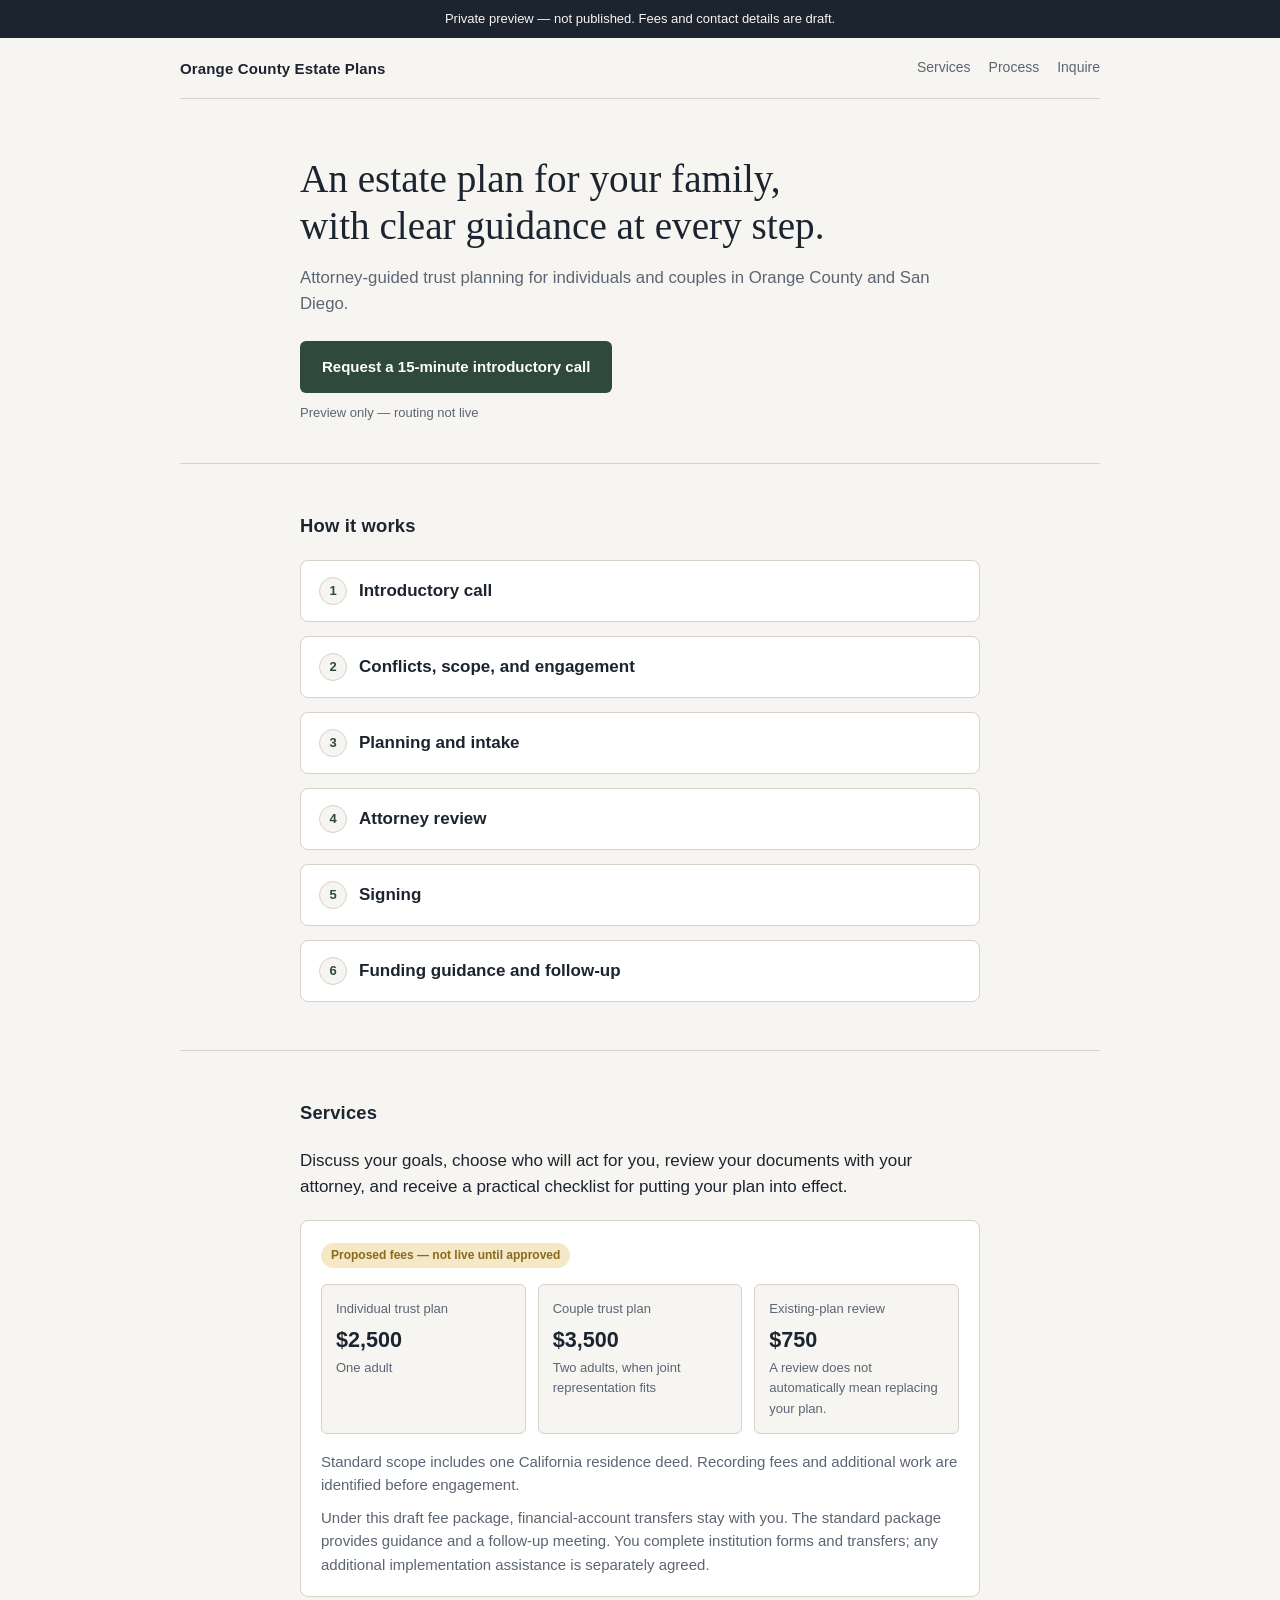
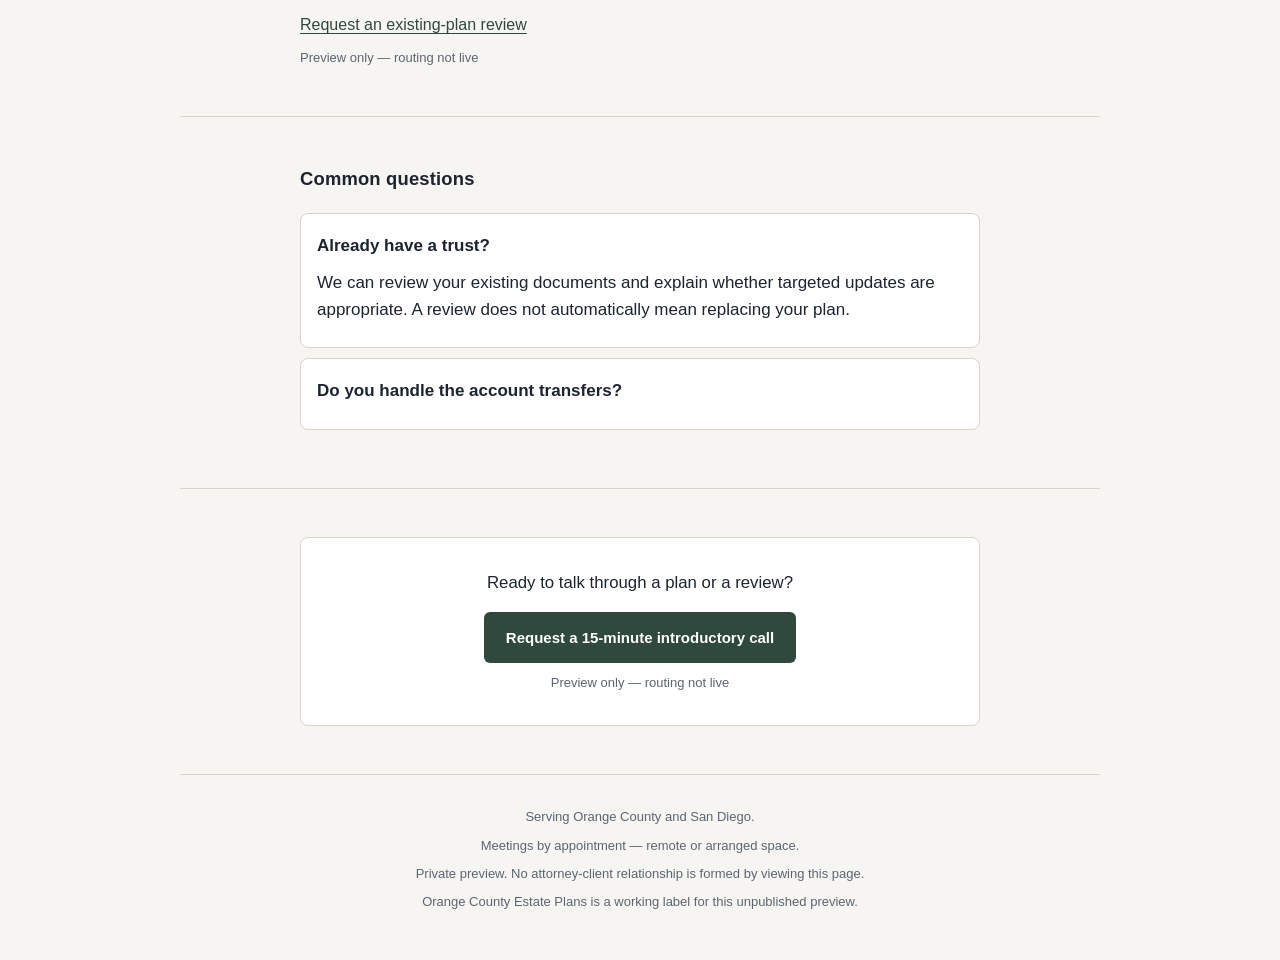
==== commit de9603d7: "Match the private preview to the DER-42 visual system. Use the paper background, green calls to acti" ====
--- a/index.html
+++ b/index.html
@@ -7,12 +7,12 @@
   <meta name="description" content="Private unpublished preview. Attorney-guided trust planning for individuals and couples in Orange County and San Diego.">
   <meta name="robots" content="noindex, nofollow, noarchive">
   <meta name="referrer" content="no-referrer">
-  <meta name="theme-color" content="#F7F8FA">
+  <meta name="theme-color" content="#F7F5F1">
   <link rel="stylesheet" href="styles.css">
 </head>
 <body>
   <a class="skip" href="#main">Skip to content</a>
-  <p class="banner">Private preview — not published. Fees and contact details are draft.</p>
+  <p class="banner" role="region" aria-label="Preview notice">Private preview — not published. Fees and contact details are draft.</p>
   <div class="wrap">
     <header class="site">
       <a class="wordmark" href="index.html">Orange County Estate Plans</a>
@@ -50,15 +50,17 @@
           <h2>Services</h2>
           <p class="service-copy">Discuss your goals, choose who will act for you, review your documents with your attorney, and receive a practical checklist for putting your plan into effect.</p>
           <div class="fees">
-            <p class="badge">Draft preview — fees not approved as live</p>
+            <p class="badge">Proposed fees — not live until approved</p>
             <div class="fee-grid">
               <article class="fee-card">
-                <h3>Individual trust plans</h3>
+                <h3>Individual trust plan</h3>
                 <p class="price">$2,500</p>
+                <p class="fee-note">One adult</p>
               </article>
               <article class="fee-card">
-                <h3>Couple trust plans</h3>
+                <h3>Couple trust plan</h3>
                 <p class="price">$3,500</p>
+                <p class="fee-note">Two adults, when joint representation fits</p>
               </article>
               <article class="fee-card">
                 <h3>Existing-plan review</h3>
@@ -80,10 +82,8 @@
           <details open>
             <summary>Already have a trust?</summary>
             <p>We can review your existing documents and explain whether targeted updates are appropriate. A review does not automatically mean replacing your plan.</p>
-            <p><a href="inquire.html?matter=review">Request an existing-plan review</a></p>
-            <p class="btn-note">Preview only — routing not live</p>
           </details>
-          <details open>
+          <details>
             <summary>Do you handle the account transfers?</summary>
             <p>The standard package provides guidance and a follow-up meeting. You complete institution forms and transfers; any additional implementation assistance is separately agreed.</p>
           </details>
@@ -93,7 +93,7 @@
       <section aria-labelledby="close-title">
         <div class="col">
           <div class="cta-band">
-            <p id="close-title">Ready to talk through a new plan or an existing-plan review?</p>
+            <p id="close-title">Ready to talk through a plan or a review?</p>
             <a class="btn" href="inquire.html" aria-describedby="close-cta-note">Request a 15-minute introductory call</a>
             <p id="close-cta-note" class="btn-note">Preview only — routing not live</p>
           </div>
@@ -104,7 +104,7 @@
     <footer>
       <p>Serving Orange County and San Diego.</p>
       <p>Meetings by appointment — remote or arranged space.</p>
-      <p>Private preview. Not published. Viewing this page does not create an attorney-client relationship, and it is not legal advice.</p>
+      <p>Private preview. No attorney-client relationship is formed by viewing this page.</p>
       <p>Orange County Estate Plans is a working label for this unpublished preview.</p>
     </footer>
   </div>
--- a/styles.css
+++ b/styles.css
@@ -1,12 +1,12 @@
 :root {
-  --bg: #F7F8FA;
+  --bg: #F7F5F1;
   --surface: #FFFFFF;
   --ink: #1C2430;
   --muted: #5B6573;
-  --line: #D5DBE2;
+  --line: #D8D2C8;
   --accent: #2F4A3C;
   --accent-hover: #243B30;
-  --draft-ink: #6B5218;
+  --draft-ink: #8A6A1F;
   --draft-bg: #F4E8C6;
   --error: #7A241E;
   --status-bg: #EEF2EF;
@@ -71,8 +71,8 @@
   z-index: 5;
   margin: 0;
   background: var(--ink);
-  color: #F7F8FA;
-  font-size: 14px;
+  color: #F7F5F1;
+  font-size: 13px;
   line-height: 1.4;
   text-align: center;
   padding: 10px 16px;
@@ -118,7 +118,7 @@
 nav a {
   color: var(--muted);
   text-decoration: none;
-  font-size: 15px;
+  font-size: 14px;
   min-height: 44px;
   display: inline-flex;
   align-items: center;
@@ -132,14 +132,13 @@
   text-underline-offset: 3px;
 }
 
-.hero { padding: 40px 0 8px; }
+.hero { padding: 40px 0 28px; }
 
 h1 {
   font-family: var(--serif);
-  font-weight: 500;
-  font-size: clamp(1.85rem, 4.6vw, 2.45rem);
-  line-height: 1.22;
-  letter-spacing: -0.01em;
+  font-weight: 400;
+  font-size: clamp(1.85rem, 4.5vw, 2.45rem);
+  line-height: 1.2;
   margin: 0 0 16px;
   text-wrap: balance;
 }
@@ -147,7 +146,7 @@
 h2 {
   font-size: 1.15rem;
   font-weight: 600;
-  margin: 0 0 16px;
+  margin: 0 0 20px;
   letter-spacing: 0.01em;
 }
 
@@ -169,22 +168,22 @@
   background: var(--accent);
   color: #fff;
   text-decoration: none;
-  padding: 12px 18px;
+  padding: 14px 22px;
   border-radius: 6px;
   font: inherit;
-  font-size: 16px;
-  font-weight: 600;
-  border: 2px solid var(--accent);
+  font-size: 15px;
+  font-weight: 600;
+  border: none;
   cursor: pointer;
-  min-height: 48px;
-}
-
-.btn:hover { background: var(--accent-hover); border-color: var(--accent-hover); color: #fff; }
+  min-height: 44px;
+}
+
+.btn:hover { background: var(--accent-hover); color: #fff; }
 
 .btn-note {
   display: block;
   margin: 10px 0 0;
-  font-size: 14px;
+  font-size: 13px;
   color: var(--muted);
 }
 
@@ -195,31 +194,30 @@
   padding: 0;
   margin: 0;
   display: grid;
+  gap: 14px;
+}
+
+.steps li {
+  background: var(--surface);
+  border: 1px solid var(--line);
+  border-radius: var(--radius);
+  padding: 16px 18px;
+  display: grid;
+  grid-template-columns: 28px 1fr;
   gap: 12px;
-}
-
-.steps li {
-  background: var(--surface);
-  border: 1px solid var(--line);
-  border-radius: var(--radius);
-  padding: 14px 16px;
-  display: grid;
-  grid-template-columns: 32px 1fr;
-  gap: 12px;
-  align-items: center;
-  min-height: 52px;
+  align-items: center;
 }
 
 .num {
-  width: 32px;
-  height: 32px;
+  width: 28px;
+  height: 28px;
   border-radius: 50%;
   background: var(--bg);
   border: 1px solid var(--line);
   display: flex;
   align-items: center;
   justify-content: center;
-  font-size: 14px;
+  font-size: 13px;
   font-weight: 600;
   color: var(--accent);
 }
@@ -240,10 +238,10 @@
   margin: 0 0 16px;
   background: var(--draft-bg);
   color: var(--draft-ink);
-  font-size: 13px;
+  font-size: 12px;
   font-weight: 600;
   line-height: 1.35;
-  padding: 6px 10px;
+  padding: 4px 10px;
   border-radius: 999px;
 }
 
@@ -264,26 +262,27 @@
 
 .fee-card h3 {
   margin: 0;
-  font-size: 15px;
-  font-weight: 600;
+  font-size: 13px;
+  font-weight: 400;
+  color: var(--muted);
 }
 
 .price {
-  margin: 6px 0 0;
-  font-size: 1.45rem;
-  font-weight: 600;
-  letter-spacing: -0.02em;
+  margin: 4px 0 2px;
+  font-size: 1.35rem;
+  font-weight: 600;
+  color: var(--ink);
 }
 
 .fee-note {
-  margin: 8px 0 0;
-  font-size: 14px;
-  color: var(--muted);
-}
-
-.fees p { margin: 0 0 12px; }
-
-.fees p:last-child { margin-bottom: 0; }
+  margin: 0;
+  font-size: 13px;
+  color: var(--muted);
+}
+
+.fees > p:not(.badge) { margin: 0 0 10px; font-size: 15px; color: var(--muted); }
+
+.fees > p:last-child { margin-bottom: 0; }
 
 .review-link {
   margin: 16px 0 0;
@@ -296,7 +295,7 @@
   background: var(--surface);
   border: 1px solid var(--line);
   border-radius: var(--radius);
-  padding: 4px 16px 12px;
+  padding: 8px 16px 14px;
   margin: 0 0 10px;
 }
 
@@ -325,20 +324,25 @@
   font-size: 1.05rem;
 }
 
-.page-title { margin: 36px 0 8px; font-size: 1.7rem; font-weight: 600; }
+.page-title {
+  margin: 40px 0 8px;
+  font-family: var(--sans);
+  font-size: 1.65rem;
+  font-weight: 600;
+}
 
 form {
   background: var(--surface);
   border: 1px solid var(--line);
   border-radius: var(--radius);
-  padding: 20px;
+  padding: 24px;
 }
 
 .field { margin: 0 0 16px; }
 
 label {
   display: block;
-  font-size: 15px;
+  font-size: 14px;
   font-weight: 600;
   margin: 0 0 6px;
 }
@@ -416,8 +420,8 @@
 }
 
 footer {
-  padding: 28px 0 calc(40px + env(safe-area-inset-bottom));
-  font-size: 14px;
+  padding: 32px 0 calc(48px + env(safe-area-inset-bottom));
+  font-size: 13px;
   color: var(--muted);
   text-align: center;
   border-top: 1px solid var(--line);
@@ -432,8 +436,8 @@
 }
 
 @media (min-width: 720px) {
-  .hero { padding: 56px 0 16px; }
-  section { padding: 56px 0; }
+  .hero { padding: 56px 0 40px; }
+  section { padding: 48px 0; }
   .btn { display: inline-flex; width: auto; min-width: 280px; }
   form .btn { display: flex; width: 100%; min-width: 0; }
   .cta-band { padding: 32px 28px; }
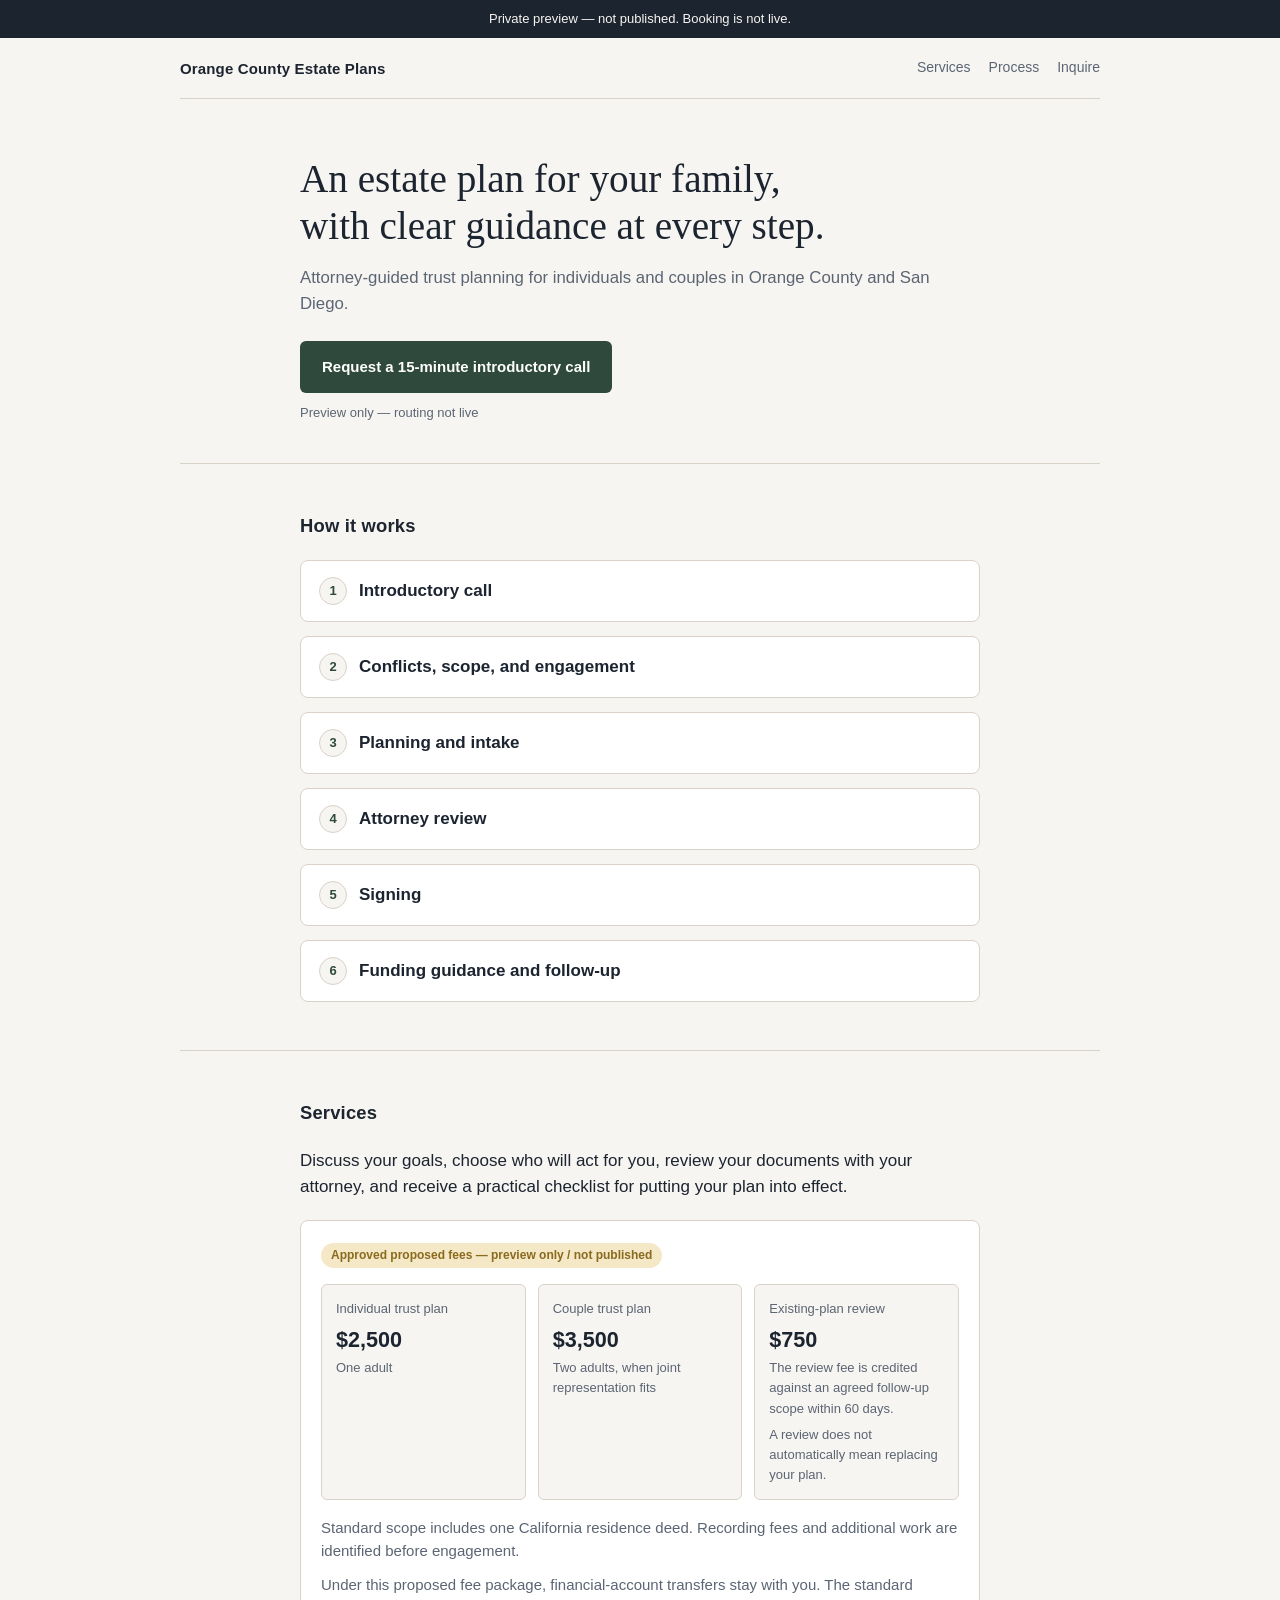
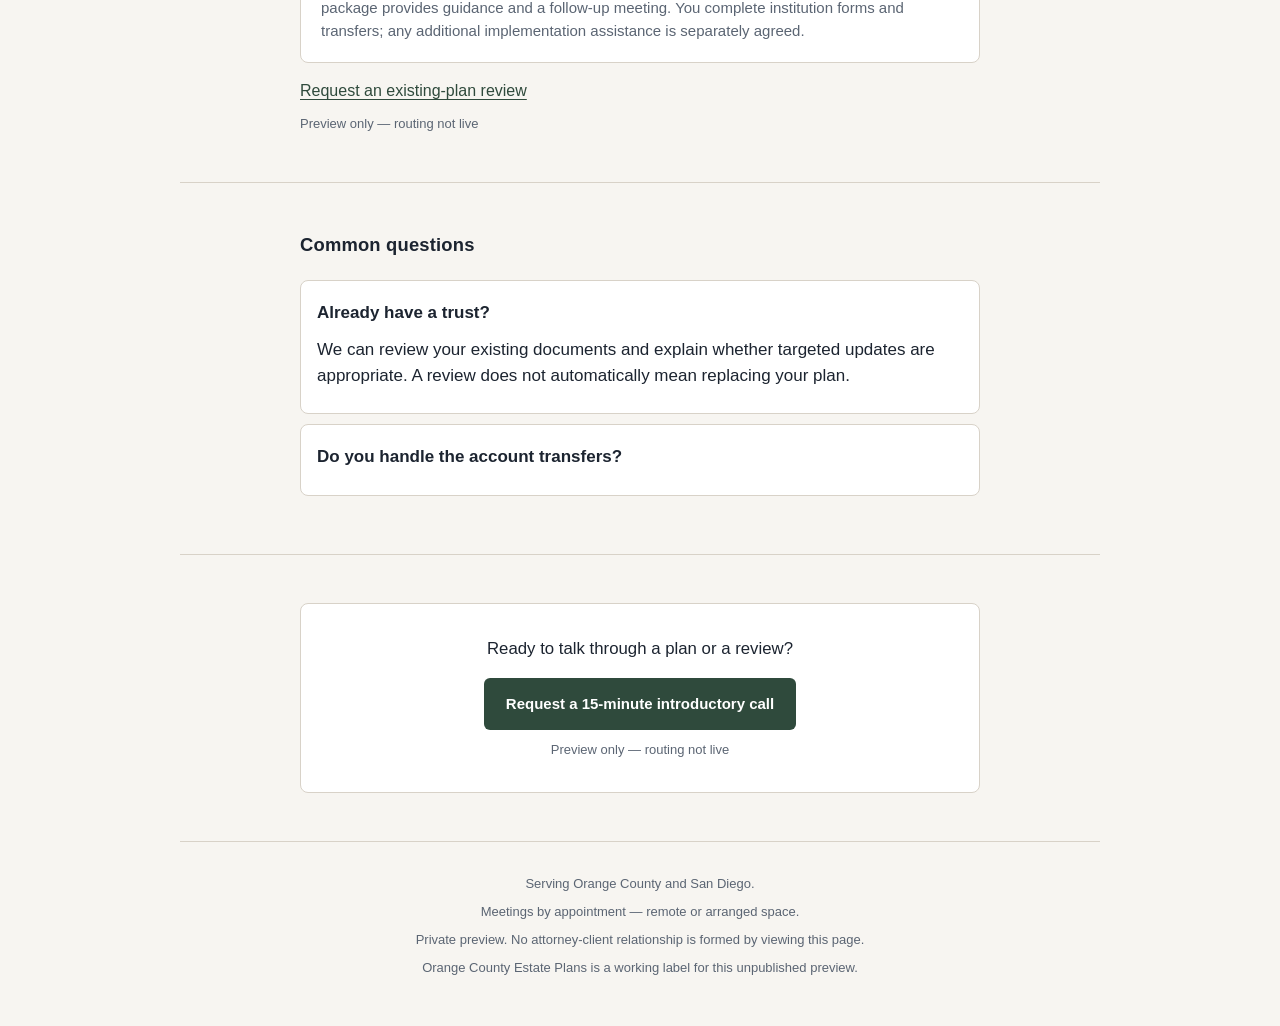
==== commit 58b62bf4: "Mark proposed fees as approved for this unpublished preview. The fee badge and README no longer say " ====
--- a/index.html
+++ b/index.html
@@ -12,7 +12,7 @@
 </head>
 <body>
   <a class="skip" href="#main">Skip to content</a>
-  <p class="banner" role="region" aria-label="Preview notice">Private preview — not published. Fees and contact details are draft.</p>
+  <p class="banner" role="region" aria-label="Preview notice">Private preview — not published. Booking is not live.</p>
   <div class="wrap">
     <header class="site">
       <a class="wordmark" href="index.html">Orange County Estate Plans</a>
@@ -50,7 +50,7 @@
           <h2>Services</h2>
           <p class="service-copy">Discuss your goals, choose who will act for you, review your documents with your attorney, and receive a practical checklist for putting your plan into effect.</p>
           <div class="fees">
-            <p class="badge">Proposed fees — not live until approved</p>
+            <p class="badge">Approved proposed fees — preview only / not published</p>
             <div class="fee-grid">
               <article class="fee-card">
                 <h3>Individual trust plan</h3>
@@ -65,11 +65,12 @@
               <article class="fee-card">
                 <h3>Existing-plan review</h3>
                 <p class="price">$750</p>
+                <p class="fee-note">The review fee is credited against an agreed follow-up scope within 60 days.</p>
                 <p class="fee-note">A review does not automatically mean replacing your plan.</p>
               </article>
             </div>
             <p>Standard scope includes one California residence deed. Recording fees and additional work are identified before engagement.</p>
-            <p>Under this draft fee package, financial-account transfers stay with you. The standard package provides guidance and a follow-up meeting. You complete institution forms and transfers; any additional implementation assistance is separately agreed.</p>
+            <p>Under this proposed fee package, financial-account transfers stay with you. The standard package provides guidance and a follow-up meeting. You complete institution forms and transfers; any additional implementation assistance is separately agreed.</p>
           </div>
           <p class="review-link"><a href="inquire.html?matter=review">Request an existing-plan review</a></p>
           <p class="btn-note">Preview only — routing not live</p>
--- a/styles.css
+++ b/styles.css
@@ -280,6 +280,8 @@
   color: var(--muted);
 }
 
+.fee-note + .fee-note { margin-top: 6px; }
+
 .fees > p:not(.badge) { margin: 0 0 10px; font-size: 15px; color: var(--muted); }
 
 .fees > p:last-child { margin-bottom: 0; }
